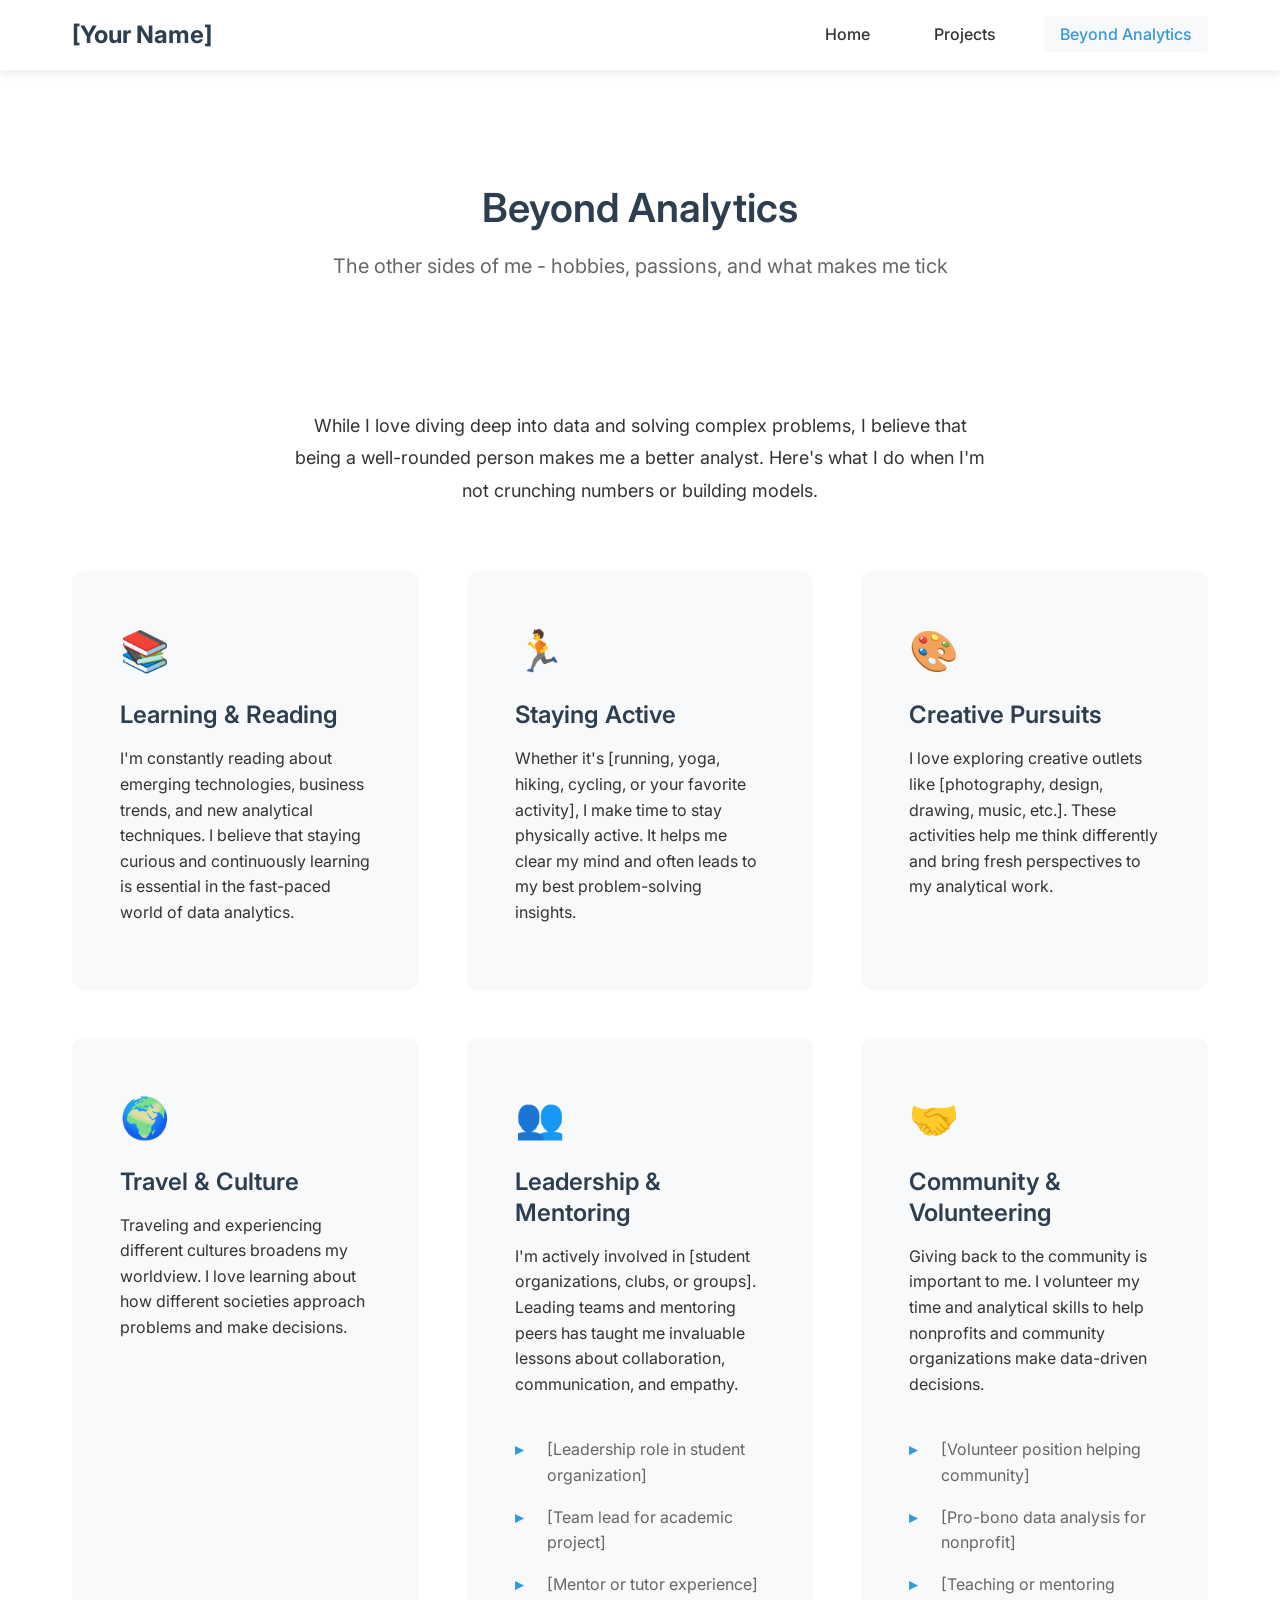
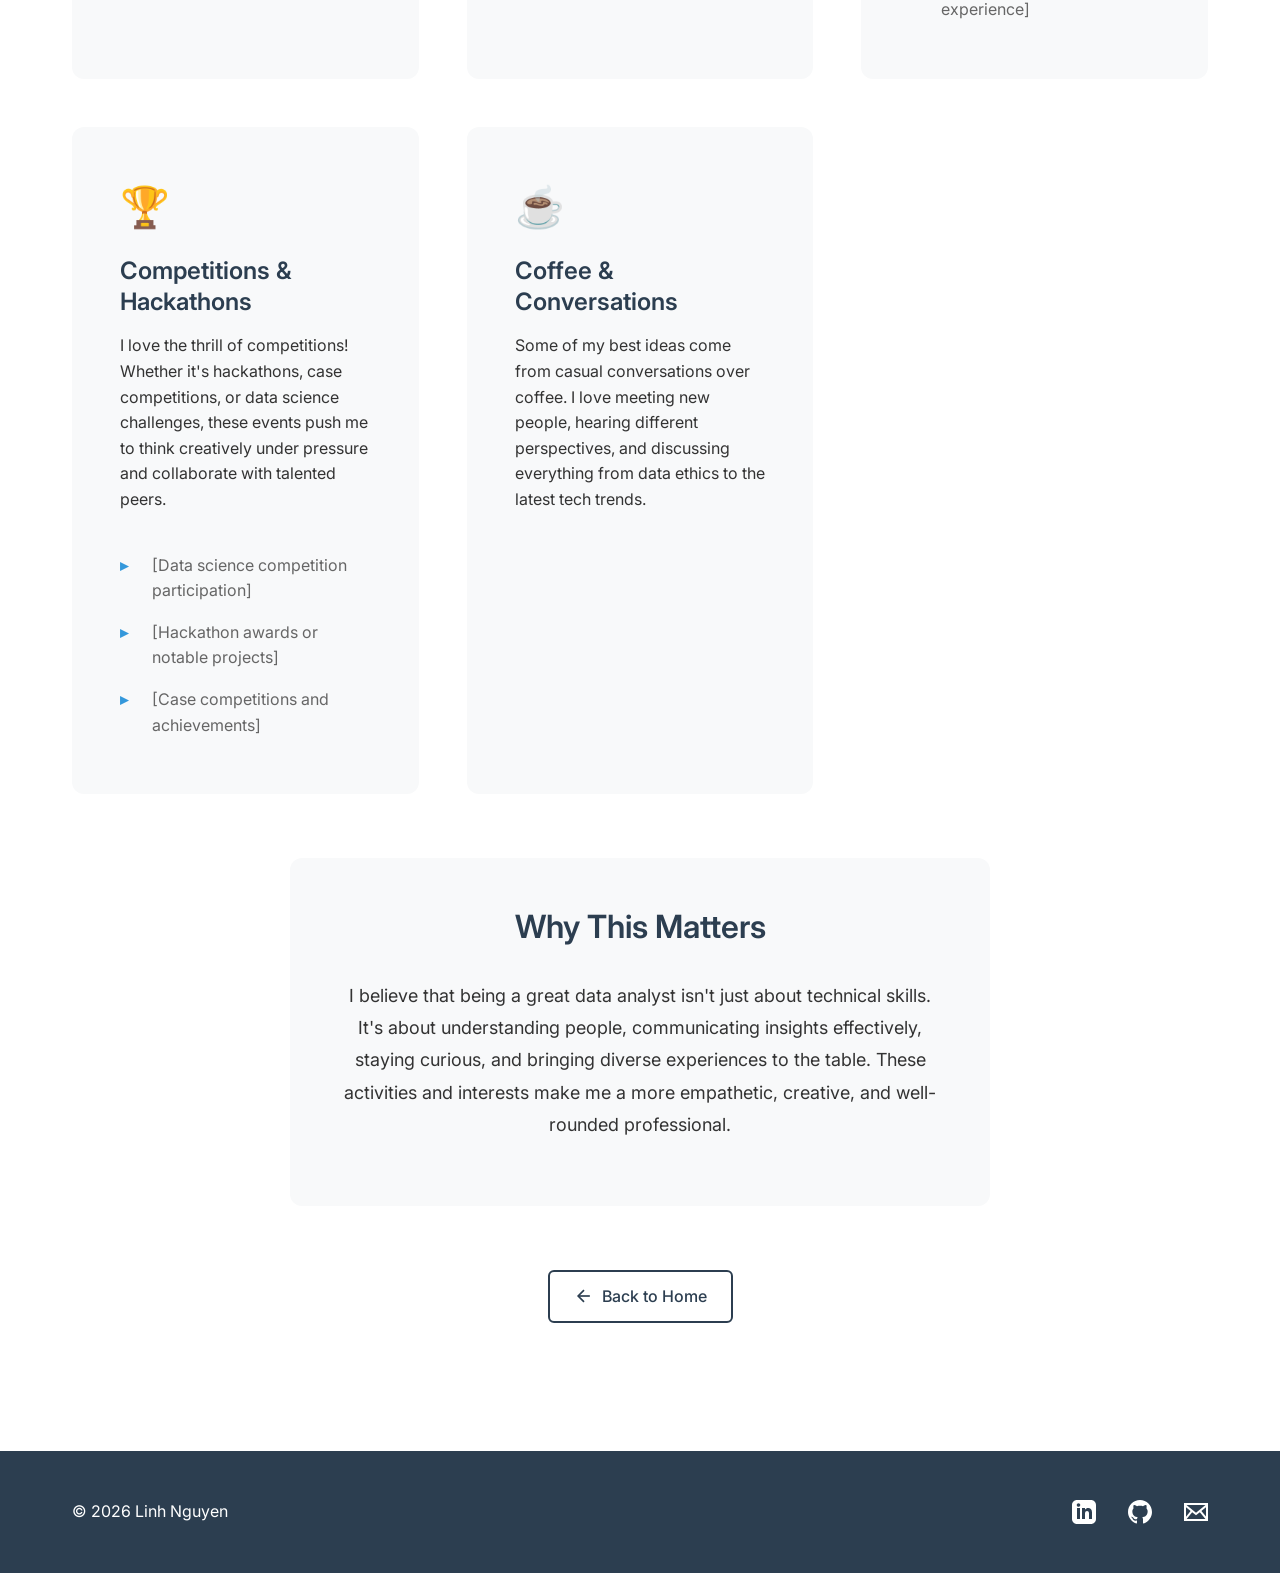
==== beyond.html @ 84d21729 "first commit" ====
<!DOCTYPE html>
<html lang="en">
<head>
    <meta charset="UTF-8">
    <meta name="viewport" content="width=device-width, initial-scale=1.0">
    <meta name="description" content="Beyond Analytics - [Your Name]'s interests, hobbies, and activities">
    <title>Beyond Analytics - Linh Nguyen</title>
    <link rel="icon" type="image/png" href="assets/images/icon.png">
    <link rel="stylesheet" href="css/main.css">
    <link rel="stylesheet" href="css/responsive.css">
    <link rel="preconnect" href="https://fonts.googleapis.com">
    <link rel="preconnect" href="https://fonts.gstatic.com" crossorigin>
    <link href="https://fonts.googleapis.com/css2?family=Inter:wght@300;400;500;600;700&display=swap" rel="stylesheet">
</head>
<body>
    <nav class="navbar" id="navbar">
        <div class="nav-container">
            <a href="index.html" class="nav-logo">[Your Name]</a>
            <button class="nav-toggle" id="navToggle" aria-label="Toggle navigation">
                <span></span>
                <span></span>
                <span></span>
            </button>
            <ul class="nav-menu" id="navMenu">
                <li><a href="index.html" class="nav-link">Home</a></li>
                <li><a href="projects.html" class="nav-link">Projects</a></li>
                <li><a href="beyond.html" class="nav-link active">Beyond Analytics</a></li>
            </ul>
        </div>
    </nav>

    <main class="page-content">
        <div class="container">
            <div class="page-header fade-in">
                <h1>Beyond Analytics</h1>
                <p class="page-subtitle">The other sides of me - hobbies, passions, and what makes me tick</p>
            </div>

            <section class="beyond-intro">
                <p class="beyond-description">
                    While I love diving deep into data and solving complex problems, I believe that being a well-rounded 
                    person makes me a better analyst. Here's what I do when I'm not crunching numbers or building models.
                </p>
            </section>

            <section class="beyond-content">
                <div class="beyond-grid">
                    <div class="beyond-card">
                        <div class="beyond-icon">📚</div>
                        <h3>Learning & Reading</h3>
                        <p>
                            I'm constantly reading about emerging technologies, business trends, and new analytical techniques. 
                            I believe that staying curious and continuously learning is essential in the fast-paced world of data analytics.
                        </p>
                    </div>

                    <div class="beyond-card">
                        <div class="beyond-icon">🏃</div>
                        <h3>Staying Active</h3>
                        <p>
                            Whether it's [running, yoga, hiking, cycling, or your favorite activity], I make time to stay physically 
                            active. It helps me clear my mind and often leads to my best problem-solving insights.
                        </p>
                    </div>

                    <div class="beyond-card">
                        <div class="beyond-icon">🎨</div>
                        <h3>Creative Pursuits</h3>
                        <p>
                            I love exploring creative outlets like [photography, design, drawing, music, etc.]. 
                            These activities help me think differently and bring fresh perspectives to my analytical work.
                        </p>
                    </div>

                    <div class="beyond-card">
                        <div class="beyond-icon">🌍</div>
                        <h3>Travel & Culture</h3>
                        <p>
                            Traveling and experiencing different cultures broadens my worldview. I love learning about 
                            how different societies approach problems and make decisions.
                        </p>
                    </div>

                    <div class="beyond-card">
                        <div class="beyond-icon">👥</div>
                        <h3>Leadership & Mentoring</h3>
                        <p>
                            I'm actively involved in [student organizations, clubs, or groups]. Leading teams and mentoring 
                            peers has taught me invaluable lessons about collaboration, communication, and empathy.
                        </p>
                        <ul class="beyond-list">
                            <li>[Leadership role in student organization]</li>
                            <li>[Team lead for academic project]</li>
                            <li>[Mentor or tutor experience]</li>
                        </ul>
                    </div>

                    <div class="beyond-card">
                        <div class="beyond-icon">🤝</div>
                        <h3>Community & Volunteering</h3>
                        <p>
                            Giving back to the community is important to me. I volunteer my time and analytical skills 
                            to help nonprofits and community organizations make data-driven decisions.
                        </p>
                        <ul class="beyond-list">
                            <li>[Volunteer position helping community]</li>
                            <li>[Pro-bono data analysis for nonprofit]</li>
                            <li>[Teaching or mentoring experience]</li>
                        </ul>
                    </div>

                    <div class="beyond-card">
                        <div class="beyond-icon">🏆</div>
                        <h3>Competitions & Hackathons</h3>
                        <p>
                            I love the thrill of competitions! Whether it's hackathons, case competitions, or data science 
                            challenges, these events push me to think creatively under pressure and collaborate with talented peers.
                        </p>
                        <ul class="beyond-list">
                            <li>[Data science competition participation]</li>
                            <li>[Hackathon awards or notable projects]</li>
                            <li>[Case competitions and achievements]</li>
                        </ul>
                    </div>

                    <div class="beyond-card">
                        <div class="beyond-icon">☕</div>
                        <h3>Coffee & Conversations</h3>
                        <p>
                            Some of my best ideas come from casual conversations over coffee. I love meeting new people, 
                            hearing different perspectives, and discussing everything from data ethics to the latest tech trends.
                        </p>
                    </div>
                </div>
            </section>

            <section class="why-matters">
                <h2>Why This Matters</h2>
                <p>
                    I believe that being a great data analyst isn't just about technical skills. It's about understanding 
                    people, communicating insights effectively, staying curious, and bringing diverse experiences to the table. 
                    These activities and interests make me a more empathetic, creative, and well-rounded professional.
                </p>
            </section>

            <div class="back-to-home">
                <a href="index.html" class="btn btn-secondary">
                    <svg width="20" height="20" viewBox="0 0 24 24" fill="none" stroke="currentColor" stroke-width="2">
                        <line x1="19" y1="12" x2="5" y2="12"></line>
                        <polyline points="12 19 5 12 12 5"></polyline>
                    </svg>
                    Back to Home
                </a>
            </div>
        </div>
    </main>

    <footer class="footer">
        <div class="container">
            <p>&copy; 2026 Linh Nguyen</p>
            <div class="social-links">
                <a href="https://linkedin.com/in/yourprofile" target="_blank" aria-label="LinkedIn">
                    <svg width="24" height="24" viewBox="0 0 24 24" fill="currentColor">
                        <path d="M19 0h-14c-2.761 0-5 2.239-5 5v14c0 2.761 2.239 5 5 5h14c2.762 0 5-2.239 5-5v-14c0-2.761-2.238-5-5-5zm-11 19h-3v-11h3v11zm-1.5-12.268c-.966 0-1.75-.79-1.75-1.764s.784-1.764 1.75-1.764 1.75.79 1.75 1.764-.783 1.764-1.75 1.764zm13.5 12.268h-3v-5.604c0-3.368-4-3.113-4 0v5.604h-3v-11h3v1.765c1.396-2.586 7-2.777 7 2.476v6.759z"/>
                    </svg>
                </a>
                <a href="https://github.com/chloenguyen0319" target="_blank" aria-label="GitHub">
                    <svg width="24" height="24" viewBox="0 0 24 24" fill="currentColor">
                        <path d="M12 0c-6.626 0-12 5.373-12 12 0 5.302 3.438 9.8 8.207 11.387.599.111.793-.261.793-.577v-2.234c-3.338.726-4.033-1.416-4.033-1.416-.546-1.387-1.333-1.756-1.333-1.756-1.089-.745.083-.729.083-.729 1.205.084 1.839 1.237 1.839 1.237 1.07 1.834 2.807 1.304 3.492.997.107-.775.418-1.305.762-1.604-2.665-.305-5.467-1.334-5.467-5.931 0-1.311.469-2.381 1.236-3.221-.124-.303-.535-1.524.117-3.176 0 0 1.008-.322 3.301 1.23.957-.266 1.983-.399 3.003-.404 1.02.005 2.047.138 3.006.404 2.291-1.552 3.297-1.23 3.297-1.23.653 1.653.242 2.874.118 3.176.77.84 1.235 1.911 1.235 3.221 0 4.609-2.807 5.624-5.479 5.921.43.372.823 1.102.823 2.222v3.293c0 .319.192.694.801.576 4.765-1.589 8.199-6.086 8.199-11.386 0-6.627-5.373-12-12-12z"/>
                    </svg>
                </a>
                <a href="mailto:your.email@example.com" aria-label="Email">
                    <svg width="24" height="24" viewBox="0 0 24 24" fill="currentColor">
                        <path d="M0 3v18h24v-18h-24zm6.623 7.929l-4.623 5.712v-9.458l4.623 3.746zm-4.141-5.929h19.035l-9.517 7.713-9.518-7.713zm5.694 7.188l3.824 3.099 3.83-3.104 5.612 6.817h-18.779l5.513-6.812zm9.208-1.264l4.616-3.741v9.348l-4.616-5.607z"/>
                    </svg>
                </a>
            </div>
        </div>
    </footer>

    <script src="js/main.js"></script>
</body>
</html>
---- css/main.css ----
/* ===================================
   CSS Variables & Global Styles
   =================================== */

:root {
    /* Color Palette */
    --primary-color: #2c3e50;
    --accent-color: #3498db;
    --text-color: #333333;
    --text-light: #666666;
    --bg-color: #ffffff;
    --bg-light: #f8f9fa;
    --border-color: #e0e0e0;
    --shadow: 0 2px 10px rgba(0, 0, 0, 0.1);
    --shadow-hover: 0 4px 20px rgba(0, 0, 0, 0.15);
    
    /* Typography */
    --font-primary: 'Inter', -apple-system, BlinkMacSystemFont, 'Segoe UI', Roboto, Helvetica, Arial, sans-serif;
    --font-size-base: 16px;
    --line-height-base: 1.6;
    
    /* Spacing */
    --spacing-xs: 0.5rem;
    --spacing-sm: 1rem;
    --spacing-md: 2rem;
    --spacing-lg: 3rem;
    --spacing-xl: 4rem;
    
    /* Container */
    --container-max-width: 1200px;
    
    /* Transitions */
    --transition-speed: 0.3s;
}

/* ===================================
   Reset & Base Styles
   =================================== */

* {
    margin: 0;
    padding: 0;
    box-sizing: border-box;
}

html {
    scroll-behavior: smooth;
    font-size: var(--font-size-base);
}

body {
    font-family: var(--font-primary);
    color: var(--text-color);
    background-color: var(--bg-color);
    line-height: var(--line-height-base);
    overflow-x: hidden;
}

h1, h2, h3, h4, h5, h6 {
    font-weight: 600;
    line-height: 1.3;
    margin-bottom: var(--spacing-sm);
}

h1 { font-size: 2.5rem; }
h2 { font-size: 2rem; }
h3 { font-size: 1.5rem; }
h4 { font-size: 1.25rem; }

p {
    margin-bottom: var(--spacing-sm);
}

a {
    color: var(--accent-color);
    text-decoration: none;
    transition: color var(--transition-speed);
}

a:hover {
    color: var(--primary-color);
}

ul {
    list-style: none;
}

img {
    max-width: 100%;
    height: auto;
    display: block;
}

/* ===================================
   Layout & Container
   =================================== */

.container {
    max-width: var(--container-max-width);
    margin: 0 auto;
    padding: 0 var(--spacing-md);
}

.page-content {
    min-height: calc(100vh - 80px);
    padding: var(--spacing-xl) 0;
}

/* ===================================
   Navigation Bar
   =================================== */

.navbar {
    background: var(--bg-color);
    box-shadow: var(--shadow);
    position: sticky;
    top: 0;
    z-index: 1000;
    transition: all var(--transition-speed);
}

.nav-container {
    max-width: var(--container-max-width);
    margin: 0 auto;
    padding: 0 var(--spacing-md);
    display: flex;
    justify-content: space-between;
    align-items: center;
    height: 70px;
}

.nav-logo {
    font-size: 1.5rem;
    font-weight: 700;
    color: var(--primary-color);
    transition: color var(--transition-speed);
}

.nav-logo:hover {
    color: var(--accent-color);
}

.nav-menu {
    display: flex;
    gap: var(--spacing-md);
    align-items: center;
}

.nav-link {
    color: var(--text-color);
    font-weight: 500;
    padding: var(--spacing-xs) var(--spacing-sm);
    border-radius: 4px;
    transition: all var(--transition-speed);
    position: relative;
}

.nav-link:hover {
    color: var(--accent-color);
    background: var(--bg-light);
}

.nav-link.active {
    color: var(--accent-color);
    background: var(--bg-light);
}

.nav-toggle {
    display: none;
    flex-direction: column;
    gap: 5px;
    background: none;
    border: none;
    cursor: pointer;
    padding: var(--spacing-xs);
}

.nav-toggle span {
    width: 25px;
    height: 3px;
    background: var(--primary-color);
    border-radius: 3px;
    transition: all var(--transition-speed);
}

/* ===================================
   Hero Section (Home Page)
   =================================== */

.hero {
    min-height: calc(100vh - 70px);
    display: flex;
    align-items: center;
    justify-content: center;
    text-align: center;
    padding: var(--spacing-xl) var(--spacing-md);
    background: linear-gradient(135deg, var(--bg-light) 0%, var(--bg-color) 100%);
}

.hero-content {
    max-width: 800px;
}

.hero-title {
    font-size: 3rem;
    margin-bottom: var(--spacing-md);
    color: var(--primary-color);
}

.hero-title .highlight {
    color: var(--accent-color);
    position: relative;
}

.hero-title .animated-gradient {
    background: linear-gradient(
        90deg,
        var(--accent-color),
        var(--primary-color),
        #9b59b6,
        var(--accent-color)
    );
    background-size: 300% 100%;
    -webkit-background-clip: text;
    -webkit-text-fill-color: transparent;
    background-clip: text;
    animation: gradientShift 4s ease infinite;
}

@keyframes gradientShift {
    0%, 100% {
        background-position: 0% 50%;
    }
    50% {
        background-position: 100% 50%;
    }
}

.hero-subtitle {
    font-size: 1.5rem;
    color: var(--text-light);
    margin-bottom: var(--spacing-md);
    font-weight: 500;
}

.hero-description {
    font-size: 1.125rem;
    color: var(--text-color);
    margin-bottom: var(--spacing-lg);
    line-height: 1.8;
}

.hero-buttons {
    display: flex;
    gap: var(--spacing-sm);
    justify-content: center;
    flex-wrap: wrap;
}

/* ===================================
   Buttons
   =================================== */

.btn {
    display: inline-flex;
    align-items: center;
    gap: var(--spacing-xs);
    padding: 12px 24px;
    font-size: 1rem;
    font-weight: 500;
    border-radius: 6px;
    border: 2px solid transparent;
    cursor: pointer;
    transition: all var(--transition-speed);
    text-align: center;
}

.btn-primary {
    background: var(--accent-color);
    color: white;
    border-color: var(--accent-color);
}

.btn-primary:hover {
    background: var(--primary-color);
    border-color: var(--primary-color);
    color: white;
    transform: translateY(-2px);
    box-shadow: var(--shadow-hover);
}

.btn-secondary {
    background: transparent;
    color: var(--primary-color);
    border-color: var(--primary-color);
}

.btn-secondary:hover {
    background: var(--primary-color);
    color: white;
    transform: translateY(-2px);
    box-shadow: var(--shadow-hover);
}

.btn-full {
    width: 100%;
    justify-content: center;
}

/* ===================================
   Quick Links Section
   =================================== */

.quick-links {
    padding: var(--spacing-xl) 0;
    background: var(--bg-color);
}

.section-title {
    text-align: center;
    font-size: 2rem;
    margin-bottom: var(--spacing-lg);
    color: var(--primary-color);
}

.cards-grid {
    display: grid;
    grid-template-columns: repeat(auto-fit, minmax(250px, 1fr));
    gap: var(--spacing-md);
    margin-top: var(--spacing-lg);
}

.quick-card {
    background: var(--bg-light);
    padding: var(--spacing-lg);
    border-radius: 12px;
    text-align: center;
    transition: all var(--transition-speed);
    cursor: pointer;
    border: 2px solid transparent;
}

.quick-card:hover {
    transform: translateY(-5px);
    box-shadow: var(--shadow-hover);
    border-color: var(--accent-color);
}

.card-icon {
    font-size: 3rem;
    margin-bottom: var(--spacing-sm);
}

.quick-card h3 {
    color: var(--primary-color);
    margin-bottom: var(--spacing-sm);
}

.quick-card p {
    color: var(--text-light);
    margin-bottom: 0;
}

/* ===================================
   Page Header
   =================================== */

.page-header {
    text-align: center;
    margin-bottom: var(--spacing-xl);
    padding: var(--spacing-lg) 0;
}

.page-header h1 {
    font-size: 2.5rem;
    color: var(--primary-color);
    margin-bottom: var(--spacing-sm);
}

.page-subtitle {
    font-size: 1.25rem;
    color: var(--text-light);
    font-weight: 400;
}

/* ===================================
   About Page Styles
   =================================== */

.about-section {
    margin-bottom: var(--spacing-xl);
}

.about-grid {
    display: grid;
    grid-template-columns: 1fr 2fr;
    gap: var(--spacing-lg);
    align-items: start;
}

.about-image {
    text-align: center;
}

.image-placeholder {
    background: transparent;
    border-radius: 50%;
    padding: 0;
    display: flex;
    flex-direction: column;
    align-items: center;
    justify-content: center;
    width: 250px;
    height: 250px;
    margin: 0 auto;
    margin-bottom: 0;
    overflow: hidden;
}

.image-placeholder img {
    width: 100%;
    height: 100%;
    border-radius: 50%;
    object-fit: cover;
}

.image-note {
    margin-top: var(--spacing-sm);
    margin-bottom: 0;
    color: var(--text-light);
    font-size: 0.875rem;
    font-style: italic;
}

.about-content h2 {
    color: var(--primary-color);
    margin-bottom: var(--spacing-md);
}

.about-content p {
    line-height: 1.8;
    margin-bottom: var(--spacing-md);
}

.values-section,
.interests-section {
    margin-bottom: var(--spacing-xl);
}

.values-section h2,
.interests-section h2 {
    text-align: center;
    color: var(--primary-color);
    margin-bottom: var(--spacing-lg);
}

.values-grid {
    display: grid;
    grid-template-columns: repeat(auto-fit, minmax(250px, 1fr));
    gap: var(--spacing-md);
}

.value-card {
    background: var(--bg-light);
    padding: var(--spacing-lg);
    border-radius: 12px;
    text-align: center;
    transition: all var(--transition-speed);
}

.value-card:hover {
    transform: translateY(-5px);
    box-shadow: var(--shadow-hover);
}

.value-icon {
    font-size: 2.5rem;
    margin-bottom: var(--spacing-sm);
}

.value-card h3 {
    color: var(--primary-color);
    margin-bottom: var(--spacing-sm);
}

/* ===================================
   Beyond Analytics Page
   ===================================*/

.beyond-intro {
    text-align: center;
    margin-bottom: var(--spacing-xl);
}

.beyond-description {
    font-size: 1.125rem;
    color: var(--text-color);
    max-width: 700px;
    margin: 0 auto;
    line-height: 1.8;
}

.beyond-content {
    margin: var(--spacing-xl) 0;
}

.beyond-grid {
    display: grid;
    grid-template-columns: repeat(auto-fit, minmax(300px, 1fr));
    gap: var(--spacing-lg);
}

.beyond-card {
    background: var(--bg-light);
    padding: var(--spacing-lg);
    border-radius: 12px;
    transition: all var(--transition-speed);
}

.beyond-card:hover {
    transform: translateY(-5px);
    box-shadow: var(--shadow-hover);
}

.beyond-icon {
    font-size: 2.5rem;
    margin-bottom: var(--spacing-sm);
}

.beyond-card h3 {
    color: var(--primary-color);
    margin-bottom: var(--spacing-sm);
}

.beyond-card p {
    color: var(--text-color);
    line-height: 1.6;
    margin-bottom: var(--spacing-sm);
}

.beyond-list {
    list-style: none;
    margin-top: var(--spacing-md);
}

.beyond-list li {
    padding: var(--spacing-xs) 0;
    padding-left: var(--spacing-md);
    position: relative;
    color: var(--text-light);
}

.beyond-list li::before {
    content: '▸';
    position: absolute;
    left: 0;
    color: var(--accent-color);
    font-weight: bold;
}

.why-matters {
    text-align: center;
    max-width: 700px;
    margin: var(--spacing-xl) auto;
    padding: var(--spacing-lg);
    background: var(--bg-light);
    border-radius: 12px;
}

.why-matters h2 {
    color: var(--primary-color);
    margin-bottom: var(--spacing-md);
}

.why-matters p {
    font-size: 1.125rem;
    line-height: 1.8;
    color: var(--text-color);
}

/* ===================================
   Education Page - Timeline
   =================================== */

.timeline {
    position: relative;
    padding-left: 40px;
    margin-bottom: var(--spacing-xl);
}

.timeline::before {
    content: '';
    position: absolute;
    left: 0;
    top: 0;
    bottom: 0;
    width: 3px;
    background: var(--accent-color);
}

.timeline-item {
    position: relative;
    margin-bottom: var(--spacing-xl);
}

.timeline-marker {
    position: absolute;
    left: -47px;
    top: 0;
    width: 16px;
    height: 16px;
    border-radius: 50%;
    background: var(--accent-color);
    border: 4px solid var(--bg-color);
    box-shadow: 0 0 0 3px var(--accent-color);
}

.timeline-content {
    background: var(--bg-light);
    padding: var(--spacing-lg);
    border-radius: 12px;
    box-shadow: var(--shadow);
}

.timeline-date {
    color: var(--accent-color);
    font-weight: 600;
    margin-bottom: var(--spacing-sm);
}

.timeline-content h2 {
    color: var(--primary-color);
    margin-bottom: var(--spacing-xs);
}

.timeline-content h3 {
    color: var(--text-color);
    font-weight: 500;
    margin-bottom: var(--spacing-xs);
}

.timeline-location,
.timeline-gpa {
    color: var(--text-light);
    font-size: 0.9rem;
    margin-bottom: var(--spacing-xs);
}

.timeline-description {
    margin: var(--spacing-md) 0;
}

.coursework-section {
    margin-top: var(--spacing-md);
}

.coursework-section h4 {
    color: var(--primary-color);
    margin-bottom: var(--spacing-sm);
}

.courses-grid {
    display: flex;
    flex-wrap: wrap;
    gap: var(--spacing-xs);
}

.course-badge {
    background: white;
    color: var(--text-color);
    padding: 6px 12px;
    border-radius: 20px;
    font-size: 0.875rem;
    border: 1px solid var(--border-color);
}

.achievements {
    margin-top: var(--spacing-md);
}

.achievements h4 {
    color: var(--primary-color);
    margin-bottom: var(--spacing-sm);
}

.achievements ul {
    list-style: disc;
    padding-left: var(--spacing-md);
}

.achievements li {
    margin-bottom: var(--spacing-xs);
}

/* ===================================
   Skills Section
   =================================== */

.skills-section {
    margin-bottom: var(--spacing-xl);
}

.skills-section h2 {
    text-align: center;
    color: var(--primary-color);
    margin-bottom: var(--spacing-lg);
}

.skills-category {
    margin-bottom: var(--spacing-lg);
}

.skills-category h3 {
    color: var(--primary-color);
    margin-bottom: var(--spacing-md);
}

.skills-list {
    display: flex;
    flex-direction: column;
    gap: var(--spacing-md);
}

.skill-item {
    background: var(--bg-light);
    padding: var(--spacing-md);
    border-radius: 8px;
}

.skill-name {
    display: block;
    font-weight: 500;
    margin-bottom: var(--spacing-xs);
    color: var(--text-color);
}

.skill-bar {
    height: 8px;
    background: var(--border-color);
    border-radius: 4px;
    overflow: hidden;
}

.skill-level {
    height: 100%;
    background: linear-gradient(90deg, var(--accent-color), var(--primary-color));
    border-radius: 4px;
    transition: width 1s ease-in-out;
}

/* ===================================
   Certifications
   =================================== */

.certifications-section {
    margin-bottom: var(--spacing-xl);
}

.certifications-section h2 {
    text-align: center;
    color: var(--primary-color);
    margin-bottom: var(--spacing-lg);
}

.certifications-grid {
    display: grid;
    grid-template-columns: repeat(auto-fit, minmax(300px, 1fr));
    gap: var(--spacing-md);
}

.cert-card {
    background: var(--bg-light);
    padding: var(--spacing-lg);
    border-radius: 12px;
    text-align: center;
    transition: all var(--transition-speed);
}

.cert-card:hover {
    transform: translateY(-5px);
    box-shadow: var(--shadow-hover);
}

.cert-card h3 {
    color: var(--primary-color);
    margin-bottom: var(--spacing-sm);
}

.cert-issuer {
    color: var(--text-light);
    margin-bottom: var(--spacing-xs);
}

.cert-date {
    color: var(--accent-color);
    font-weight: 500;
}

.add-cert {
    border: 2px dashed var(--border-color);
    display: flex;
    align-items: center;
    justify-content: center;
}

.add-cert p {
    color: var(--text-light);
    font-style: italic;
    margin: 0;
}

/* ===================================
   Experience Page
   =================================== */

.experience-list {
    margin-bottom: var(--spacing-xl);
}

.experience-card {
    background: var(--bg-light);
    border-radius: 12px;
    padding: var(--spacing-lg);
    margin-bottom: var(--spacing-lg);
    box-shadow: var(--shadow);
    transition: all var(--transition-speed);
}

.experience-card:hover {
    box-shadow: var(--shadow-hover);
    transform: translateY(-2px);
}

.experience-header {
    display: flex;
    gap: var(--spacing-md);
    margin-bottom: var(--spacing-md);
}

.company-logo {
    flex-shrink: 0;
}

.logo-placeholder {
    width: 80px;
    height: 80px;
    background: white;
    border-radius: 8px;
    display: flex;
    align-items: center;
    justify-content: center;
    border: 2px solid var(--border-color);
    font-weight: 600;
    color: var(--text-light);
}

.experience-details h2 {
    color: var(--primary-color);
    margin-bottom: var(--spacing-xs);
}

.experience-details h3 {
    color: var(--text-color);
    font-weight: 500;
    margin-bottom: var(--spacing-xs);
}

.experience-meta {
    display: flex;
    gap: var(--spacing-md);
    flex-wrap: wrap;
    color: var(--text-light);
    font-size: 0.9rem;
}

.experience-content ul.achievements {
    list-style: disc;
    padding-left: var(--spacing-md);
    margin-bottom: var(--spacing-md);
}

.experience-content ul.achievements li {
    margin-bottom: var(--spacing-sm);
    line-height: 1.6;
}

.skills-used {
    display: flex;
    flex-wrap: wrap;
    gap: var(--spacing-xs);
}

.skill-tag {
    background: white;
    color: var(--accent-color);
    padding: 6px 12px;
    border-radius: 20px;
    font-size: 0.875rem;
    border: 1px solid var(--accent-color);
    font-weight: 500;
}

.add-experience-note {
    background: #fff3cd;
    border-left: 4px solid #ffc107;
    padding: var(--spacing-md);
    border-radius: 4px;
    margin-top: var(--spacing-md);
}

.add-experience-note p {
    margin: 0;
    color: #856404;
}

.additional-experience {
    margin-top: var(--spacing-xl);
}

.additional-experience h2 {
    text-align: center;
    color: var(--primary-color);
    margin-bottom: var(--spacing-lg);
}

.additional-grid {
    display: grid;
    grid-template-columns: repeat(auto-fit, minmax(300px, 1fr));
    gap: var(--spacing-md);
}

.additional-card {
    background: var(--bg-light);
    padding: var(--spacing-lg);
    border-radius: 12px;
}

.additional-card h3 {
    color: var(--primary-color);
    margin-bottom: var(--spacing-md);
}

.additional-card ul {
    list-style: disc;
    padding-left: var(--spacing-md);
}

.additional-card li {
    margin-bottom: var(--spacing-xs);
    color: var(--text-light);
}

/* ===================================
   Projects Page
   =================================== */

.filter-buttons {
    display: flex;
    justify-content: center;
    gap: var(--spacing-sm);
    flex-wrap: wrap;
    margin-bottom: var(--spacing-lg);
}

.filter-btn {
    padding: 10px 20px;
    background: var(--bg-light);
    border: 2px solid var(--border-color);
    border-radius: 6px;
    cursor: pointer;
    font-weight: 500;
    transition: all var(--transition-speed);
    color: var(--text-color);
}

.filter-btn:hover {
    border-color: var(--accent-color);
    color: var(--accent-color);
}

.filter-btn.active {
    background: var(--accent-color);
    color: white;
    border-color: var(--accent-color);
}

.projects-grid {
    display: grid;
    grid-template-columns: repeat(auto-fill, minmax(350px, 1fr));
    gap: var(--spacing-lg);
}

.project-card {
    background: var(--bg-light);
    border-radius: 12px;
    overflow: hidden;
    box-shadow: var(--shadow);
    transition: all var(--transition-speed);
    display: flex;
    flex-direction: column;
}

.project-card:hover {
    transform: translateY(-5px);
    box-shadow: var(--shadow-hover);
}

.project-image .image-placeholder {
    background: linear-gradient(135deg, var(--accent-color), var(--primary-color));
    height: 200px;
    display: flex;
    align-items: center;
    justify-content: center;
    font-size: 4rem;
    border-radius: 0;
}

.project-content {
    padding: var(--spacing-lg);
    flex: 1;
    display: flex;
    flex-direction: column;
}

.project-content h3 {
    color: var(--primary-color);
    margin-bottom: var(--spacing-sm);
}

.project-description {
    color: var(--text-color);
    line-height: 1.6;
    margin-bottom: var(--spacing-md);
    flex: 1;
}

.project-tech {
    display: flex;
    flex-wrap: wrap;
    gap: var(--spacing-xs);
    margin-bottom: var(--spacing-md);
}

.tech-tag {
    background: white;
    color: var(--primary-color);
    padding: 4px 10px;
    border-radius: 4px;
    font-size: 0.8rem;
    border: 1px solid var(--border-color);
}

.project-metrics {
    display: flex;
    gap: var(--spacing-md);
    margin-bottom: var(--spacing-md);
    padding: var(--spacing-sm) 0;
    border-top: 1px solid var(--border-color);
    border-bottom: 1px solid var(--border-color);
}

.metric {
    flex: 1;
    text-align: center;
}

.metric-value {
    display: block;
    font-size: 1.5rem;
    font-weight: 700;
    color: var(--accent-color);
}

.metric-label {
    display: block;
    font-size: 0.75rem;
    color: var(--text-light);
    text-transform: uppercase;
}

.project-links {
    display: flex;
    gap: var(--spacing-sm);
    flex-wrap: wrap;
}

.project-link {
    display: inline-flex;
    align-items: center;
    gap: 6px;
    padding: 8px 16px;
    background: var(--accent-color);
    color: white;
    border-radius: 6px;
    font-size: 0.9rem;
    font-weight: 500;
    transition: all var(--transition-speed);
}

.project-link:hover {
    background: var(--primary-color);
    color: white;
    transform: translateY(-2px);
}

/* ===================================
   Social Icons (Under Profile Picture)
   ===================================*/

.about-image .social-icons-row {
    display: flex;
    justify-content: center;
    gap: var(--spacing-md);
    align-items: center;
    margin-top: var(--spacing-md);
}

.about-image .social-icon {
    color: var(--text-color);
    transition: all var(--transition-speed);
    display: flex;
    align-items: center;
    justify-content: center;
    height: 36px;
    width: 36px;
}

.about-image .social-icon.icon-large {
    height: 42px;
    width: 42px;
}

.about-image .social-icon:hover {
    color: var(--accent-color);
    transform: translateY(-3px);
}

.about-image .social-icon svg {
    width: 100%;
    height: 100%;
}

/* ===================================
   Contact Page
   =================================== */

.contact-section {
    margin-bottom: var(--spacing-xl);
}

.contact-grid {
    display: grid;
    grid-template-columns: 1fr 1fr;
    gap: var(--spacing-xl);
}

.contact-info h2,
.contact-form-wrapper h2 {
    color: var(--primary-color);
    margin-bottom: var(--spacing-md);
}

.contact-methods {
    margin: var(--spacing-lg) 0;
}

.contact-method {
    display: flex;
    gap: var(--spacing-md);
    margin-bottom: var(--spacing-lg);
}

.method-icon {
    font-size: 2rem;
    flex-shrink: 0;
}

.method-content h3 {
    color: var(--primary-color);
    margin-bottom: var(--spacing-xs);
    font-size: 1rem;
}

.method-content a {
    color: var(--accent-color);
    word-break: break-all;
}

.resume-download {
    margin: var(--spacing-lg) 0;
}

.social-connect {
    margin-top: var(--spacing-lg);
}

.social-connect h3 {
    color: var(--primary-color);
    margin-bottom: var(--spacing-md);
}

.social-icons-large {
    display: flex;
    gap: var(--spacing-md);
}

.social-icon-large {
    width: 50px;
    height: 50px;
    display: flex;
    align-items: center;
    justify-content: center;
    background: var(--bg-light);
    border-radius: 50%;
    color: var(--primary-color);
    transition: all var(--transition-speed);
}

.social-icon-large:hover {
    background: var(--accent-color);
    color: white;
    transform: scale(1.1);
}

.contact-form {
    background: var(--bg-light);
    padding: var(--spacing-lg);
    border-radius: 12px;
}

.form-group {
    margin-bottom: var(--spacing-md);
}

.form-group label {
    display: block;
    margin-bottom: var(--spacing-xs);
    font-weight: 500;
    color: var(--text-color);
}

.form-group input,
.form-group textarea {
    width: 100%;
    padding: 12px;
    border: 2px solid var(--border-color);
    border-radius: 6px;
    font-family: var(--font-primary);
    font-size: 1rem;
    transition: border-color var(--transition-speed);
}

.form-group input:focus,
.form-group textarea:focus {
    outline: none;
    border-color: var(--accent-color);
}

.form-group textarea {
    resize: vertical;
    min-height: 120px;
}

.form-note {
    margin-top: var(--spacing-md);
    padding: var(--spacing-sm);
    background: #e7f3ff;
    border-left: 4px solid var(--accent-color);
    border-radius: 4px;
}

.form-note p {
    margin: 0;
    font-size: 0.9rem;
    color: var(--text-color);
}

.availability-section {
    margin-top: var(--spacing-xl);
}

.availability-card {
    background: linear-gradient(135deg, var(--accent-color), var(--primary-color));
    color: white;
    padding: var(--spacing-lg);
    border-radius: 12px;
    text-align: center;
}

.availability-card h2 {
    color: white;
    margin-bottom: var(--spacing-md);
}

.availability-card p {
    font-size: 1.125rem;
    margin-bottom: var(--spacing-md);
}

.interest-list {
    list-style: none;
    text-align: left;
    max-width: 600px;
    margin: var(--spacing-md) auto;
}

.interest-list li {
    padding: var(--spacing-xs) 0;
    padding-left: var(--spacing-md);
    position: relative;
}

.interest-list li::before {
    content: '✓';
    position: absolute;
    left: 0;
    font-weight: bold;
}

/* ===================================
   Footer
   =================================== */

.footer {
    background: var(--primary-color);
    color: white;
    padding: var(--spacing-lg) 0;
    margin-top: var(--spacing-xl);
}

.footer .container {
    display: flex;
    justify-content: space-between;
    align-items: center;
    flex-wrap: wrap;
    gap: var(--spacing-md);
}

.footer p {
    margin: 0;
}

.social-links {
    display: flex;
    gap: var(--spacing-md);
}

.social-links a {
    color: white;
    transition: all var(--transition-speed);
    display: flex;
    align-items: center;
}

.social-links a:hover {
    color: var(--accent-color);
    transform: translateY(-2px);
}

/* ===================================
   Animations
   =================================== */

.fade-in {
    animation: fadeIn 0.8s ease-in;
}

@keyframes fadeIn {
    from {
        opacity: 0;
        transform: translateY(20px);
    }
    to {
        opacity: 1;
        transform: translateY(0);
    }
}

/* ===================================
   Single Page Sections
   =================================== */

.section {
    padding: var(--spacing-xl) 0;
    scroll-margin-top: 70px;
}

.section:nth-child(even) {
    background: var(--bg-light);
}

.section-header {
    text-align: center;
    margin-bottom: var(--spacing-lg);
}

.section-title {
    font-size: 2.5rem;
    color: var(--primary-color);
    margin-bottom: var(--spacing-sm);
}

.title-underline {
    width: 80px;
    height: 4px;
    background: var(--accent-color);
    margin: 0 auto var(--spacing-md);
    border-radius: 2px;
}

.section-subtitle {
    font-size: 1.125rem;
    color: var(--text-light);
    max-width: 600px;
    margin: 0 auto;
}

.subsection-title {
    text-align: center;
    font-size: 1.75rem;
    color: var(--primary-color);
    margin: var(--spacing-xl) 0 var(--spacing-lg);
}

/* Smooth scrolling active link highlighting */
.nav-link {
    position: relative;
}

/* Back to home button */
.back-to-home {
    text-align: center;
    margin-top: var(--spacing-xl);
}

/* ===================================
   Utility Classes
   =================================== */

.hidden {
    display: none !important;
}

.text-center {
    text-align: center;
}

.mt-1 { margin-top: var(--spacing-sm); }
.mt-2 { margin-top: var(--spacing-md); }
.mt-3 { margin-top: var(--spacing-lg); }

.mb-1 { margin-bottom: var(--spacing-sm); }
.mb-2 { margin-bottom: var(--spacing-md); }
.mb-3 { margin-bottom: var(--spacing-lg); }
---- css/responsive.css ----
/* ===================================
   Responsive Styles
   Mobile-First Approach
   =================================== */

/* ===================================
   Tablet Styles (768px - 1024px)
   =================================== */

@media (max-width: 1024px) {
    :root {
        --spacing-xl: 3rem;
        --spacing-lg: 2rem;
    }

    .container {
        padding: 0 var(--spacing-sm);
    }

    h1 { font-size: 2rem; }
    h2 { font-size: 1.75rem; }
    h3 { font-size: 1.3rem; }

    .hero-title {
        font-size: 2.5rem;
    }

    .hero-subtitle {
        font-size: 1.25rem;
    }

    .about-grid {
        grid-template-columns: 1fr;
        gap: var(--spacing-md);
    }

    .contact-grid {
        grid-template-columns: 1fr;
    }

    .projects-grid {
        grid-template-columns: repeat(auto-fill, minmax(300px, 1fr));
    }
}

/* ===================================
   Mobile Styles (< 768px)
   =================================== */

@media (max-width: 768px) {
    :root {
        --font-size-base: 15px;
        --spacing-sm: 0.75rem;
        --spacing-md: 1.5rem;
        --spacing-lg: 2rem;
        --spacing-xl: 2.5rem;
    }

    /* Navigation */
    .nav-container {
        height: 60px;
    }

    .nav-toggle {
        display: flex;
    }

    .nav-menu {
        position: fixed;
        top: 60px;
        left: -100%;
        width: 100%;
        height: calc(100vh - 60px);
        background: var(--bg-color);
        flex-direction: column;
        justify-content: flex-start;
        padding: var(--spacing-md);
        gap: 0;
        transition: left var(--transition-speed);
        box-shadow: var(--shadow);
    }

    .nav-menu.active {
        left: 0;
    }

    .nav-menu li {
        width: 100%;
    }

    .nav-link {
        display: block;
        width: 100%;
        padding: var(--spacing-sm);
        text-align: center;
        border-bottom: 1px solid var(--border-color);
    }

    .nav-toggle.active span:nth-child(1) {
        transform: rotate(45deg) translate(7px, 7px);
    }

    .nav-toggle.active span:nth-child(2) {
        opacity: 0;
    }

    .nav-toggle.active span:nth-child(3) {
        transform: rotate(-45deg) translate(6px, -6px);
    }

    /* Typography */
    h1 { font-size: 1.75rem; }
    h2 { font-size: 1.5rem; }
    h3 { font-size: 1.2rem; }
    h4 { font-size: 1rem; }

    /* Hero Section */
    .hero {
        min-height: calc(100vh - 60px);
        padding: var(--spacing-lg) var(--spacing-sm);
    }

    .hero-title {
        font-size: 1.75rem;
    }

    .hero-subtitle {
        font-size: 1rem;
    }

    .hero-description {
        font-size: 1rem;
    }

    .hero-buttons {
        flex-direction: column;
        width: 100%;
    }

    .hero-buttons .btn {
        width: 100%;
        justify-content: center;
    }

    /* Page Header */
    .page-header h1 {
        font-size: 2rem;
    }

    .page-subtitle {
        font-size: 1rem;
    }

    /* Cards Grid */
    .cards-grid {
        grid-template-columns: 1fr;
    }

    .quick-card {
        padding: var(--spacing-md);
    }

    /* About Page */
    .about-grid {
        grid-template-columns: 1fr;
    }

    .image-placeholder {
        min-height: 250px;
    }

    .values-grid {
        grid-template-columns: 1fr;
    }

    /* Timeline */
    .timeline {
        padding-left: 25px;
    }

    .timeline-marker {
        left: -32px;
        width: 12px;
        height: 12px;
    }

    .timeline-content {
        padding: var(--spacing-md);
    }

    /* Skills */
    .courses-grid {
        gap: 6px;
    }

    .course-badge {
        font-size: 0.8rem;
        padding: 4px 8px;
    }

    /* Experience */
    .experience-header {
        flex-direction: column;
        align-items: flex-start;
    }

    .logo-placeholder {
        width: 60px;
        height: 60px;
    }

    .experience-meta {
        flex-direction: column;
        gap: var(--spacing-xs);
    }

    .additional-grid {
        grid-template-columns: 1fr;
    }

    /* Projects */
    .filter-buttons {
        gap: 6px;
    }

    .filter-btn {
        padding: 8px 12px;
        font-size: 0.875rem;
    }

    .projects-grid {
        grid-template-columns: 1fr;
    }

    .project-image .image-placeholder {
        height: 150px;
        font-size: 3rem;
    }

    .project-content {
        padding: var(--spacing-md);
    }

    .project-metrics {
        flex-direction: column;
    }

    .metric {
        border-bottom: 1px solid var(--border-color);
        padding: var(--spacing-xs) 0;
    }

    .metric:last-child {
        border-bottom: none;
    }

    /* Social Icons Under Profile */
    .about-image .social-icons-row {
        margin-top: var(--spacing-md);
        gap: var(--spacing-md);
    }

    .about-image .social-icon {
        height: 32px;
        width: 32px;
    }

    .about-image .social-icon.icon-large {
        height: 38px;
        width: 38px;
    }

    .about-image .social-icon svg {
        width: 100%;
        height: 100%;
    }

    /* Beyond Analytics Page */
    .beyond-grid {
        grid-template-columns: 1fr;
    }

    .beyond-description {
        font-size: 1rem;
    }

    /* Footer */
    .footer .container {
        flex-direction: column;
        text-align: center;
    }

    .footer p {
        order: 2;
    }

    .social-links {
        order: 1;
        margin-bottom: var(--spacing-sm);
    }

    /* Certifications */
    .certifications-grid {
        grid-template-columns: 1fr;
    }

    /* Page Content */
    .page-content {
        padding: var(--spacing-lg) 0;
    }
}

/* ===================================
   Small Mobile Styles (< 480px)
   =================================== */

@media (max-width: 480px) {
    :root {
        --font-size-base: 14px;
        --spacing-xs: 0.375rem;
        --spacing-sm: 0.625rem;
        --spacing-md: 1.25rem;
        --spacing-lg: 1.75rem;
        --spacing-xl: 2rem;
    }

    .hero-title {
        font-size: 1.5rem;
    }

    .hero-subtitle {
        font-size: 0.9rem;
    }

    .btn {
        padding: 10px 16px;
        font-size: 0.9rem;
    }

    .card-icon {
        font-size: 2.5rem;
    }

    .value-icon {
        font-size: 2rem;
    }

    .timeline-content {
        padding: var(--spacing-sm);
    }

    .skills-list {
        gap: var(--spacing-sm);
    }

    .skill-item {
        padding: var(--spacing-sm);
    }

    .experience-card {
        padding: var(--spacing-md);
    }

    .project-links {
        flex-direction: column;
    }

    .project-link {
        justify-content: center;
        width: 100%;
    }

    .form-group input,
    .form-group textarea {
        padding: 10px;
        font-size: 0.9rem;
    }

    .page-header {
        padding: var(--spacing-md) 0;
    }

    .page-header h1 {
        font-size: 1.75rem;
    }
}

/* ===================================
   Landscape Orientation (Mobile)
   =================================== */

@media (max-height: 500px) and (orientation: landscape) {
    .hero {
        min-height: auto;
        padding: var(--spacing-md) var(--spacing-sm);
    }

    .nav-menu {
        height: calc(100vh - 60px);
        overflow-y: auto;
    }
}

/* ===================================
   Print Styles
   =================================== */

@media print {
    .navbar,
    .nav-toggle,
    .footer,
    .hero-buttons,
    .contact-form,
    .filter-buttons {
        display: none;
    }

    body {
        font-size: 12pt;
        line-height: 1.5;
    }

    .page-content {
        padding: 0;
    }

    .project-card,
    .experience-card,
    .timeline-item {
        page-break-inside: avoid;
    }

    a {
        color: var(--text-color);
        text-decoration: underline;
    }
}

/* ===================================
   Accessibility Enhancements
   =================================== */

/* Focus Styles for Keyboard Navigation */
a:focus,
button:focus,
input:focus,
textarea:focus {
    outline: 3px solid var(--accent-color);
    outline-offset: 2px;
}

/* Reduced Motion for Users with Motion Sensitivity */
@media (prefers-reduced-motion: reduce) {
    *,
    *::before,
    *::after {
        animation-duration: 0.01ms !important;
        animation-iteration-count: 1 !important;
        transition-duration: 0.01ms !important;
        scroll-behavior: auto !important;
    }
}

/* High Contrast Mode Support */
@media (prefers-contrast: high) {
    :root {
        --primary-color: #000000;
        --accent-color: #0000ff;
        --text-color: #000000;
        --bg-color: #ffffff;
        --border-color: #000000;
    }

    .btn,
    .nav-link,
    .project-card,
    .experience-card {
        border: 2px solid var(--text-color);
    }
}

/* Dark Mode Support (Optional - can be enabled later) */
@media (prefers-color-scheme: dark) {
    /* Uncomment to enable dark mode
    :root {
        --primary-color: #ecf0f1;
        --accent-color: #3498db;
        --text-color: #ecf0f1;
        --text-light: #bdc3c7;
        --bg-color: #1a1a1a;
        --bg-light: #2c3e50;
        --border-color: #34495e;
        --shadow: 0 2px 10px rgba(0, 0, 0, 0.3);
    }
    */
}

/* ===================================
   Performance Optimizations
   =================================== */

/* Improve scrolling performance */
.project-card,
.experience-card,
.quick-card,
.value-card {
    will-change: transform;
}

/* Optimize animations */
@media (min-width: 769px) {
    .fade-in {
        will-change: opacity, transform;
    }
}
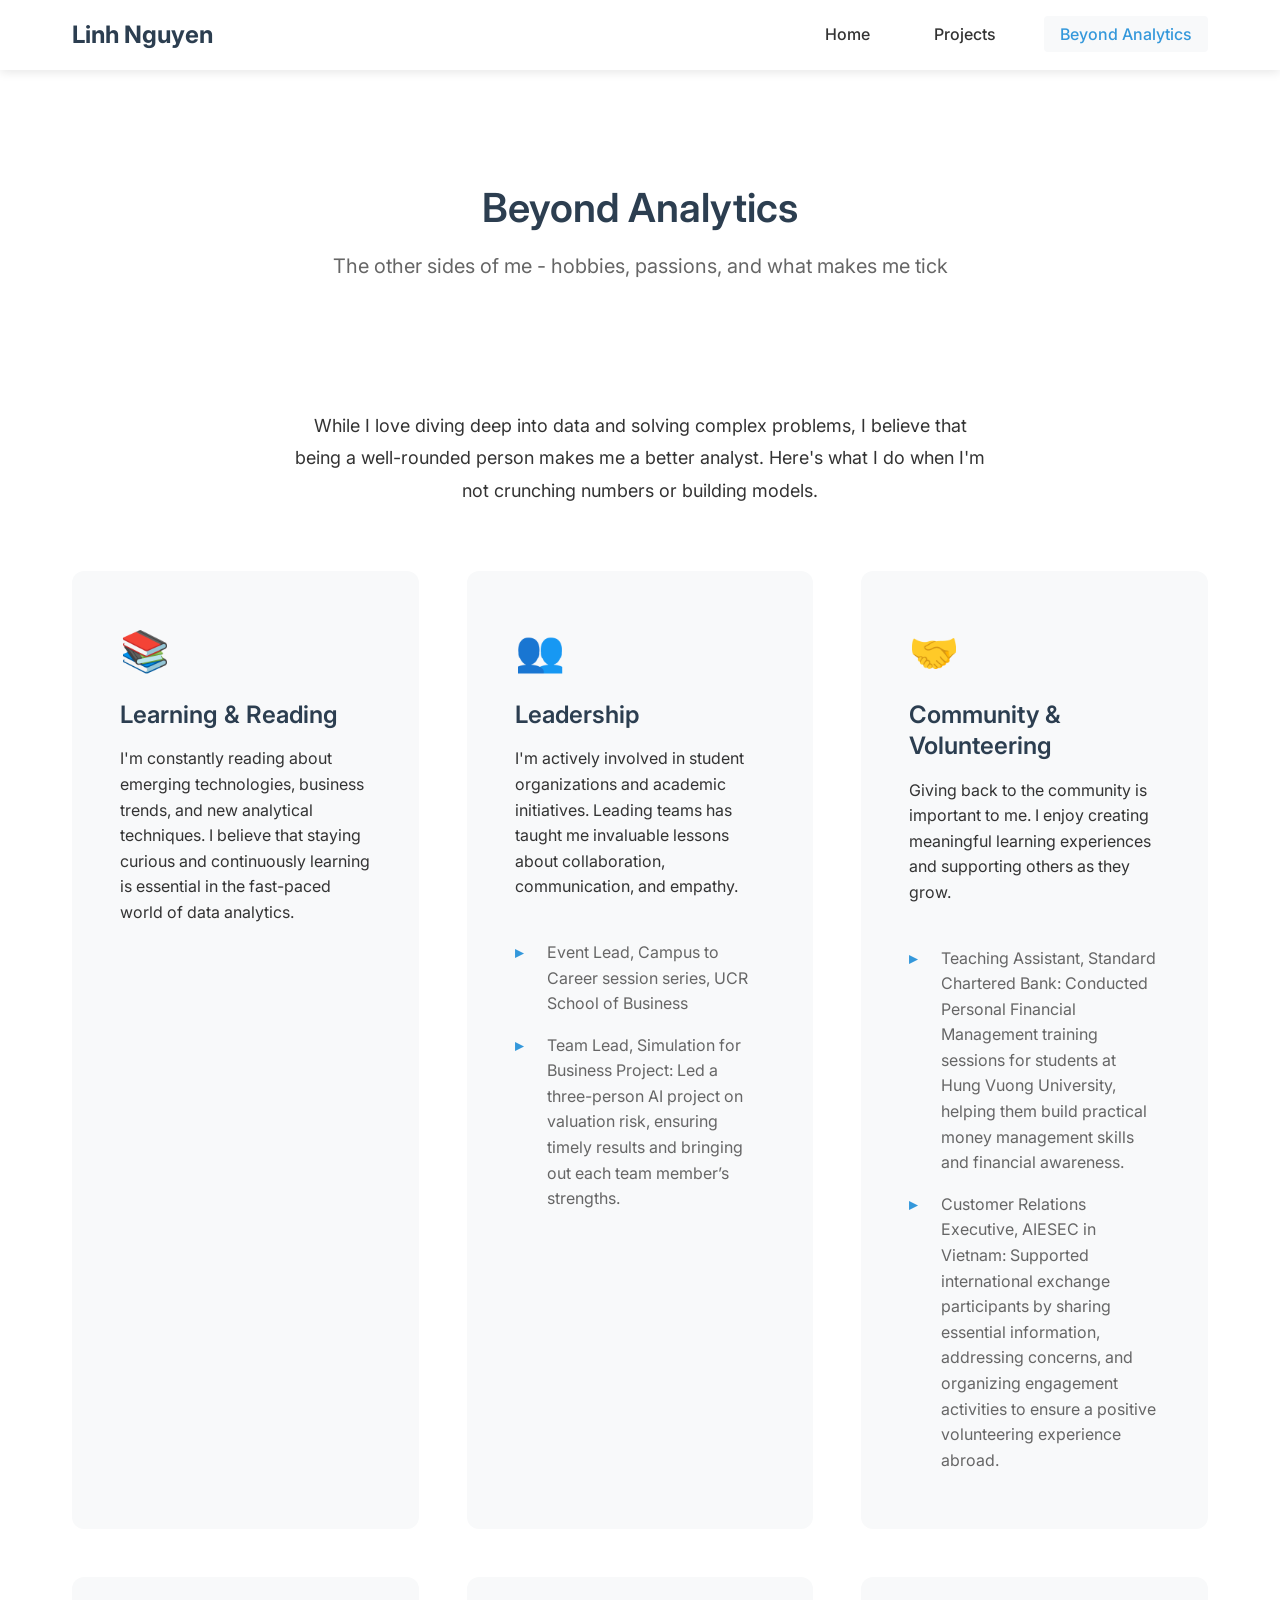
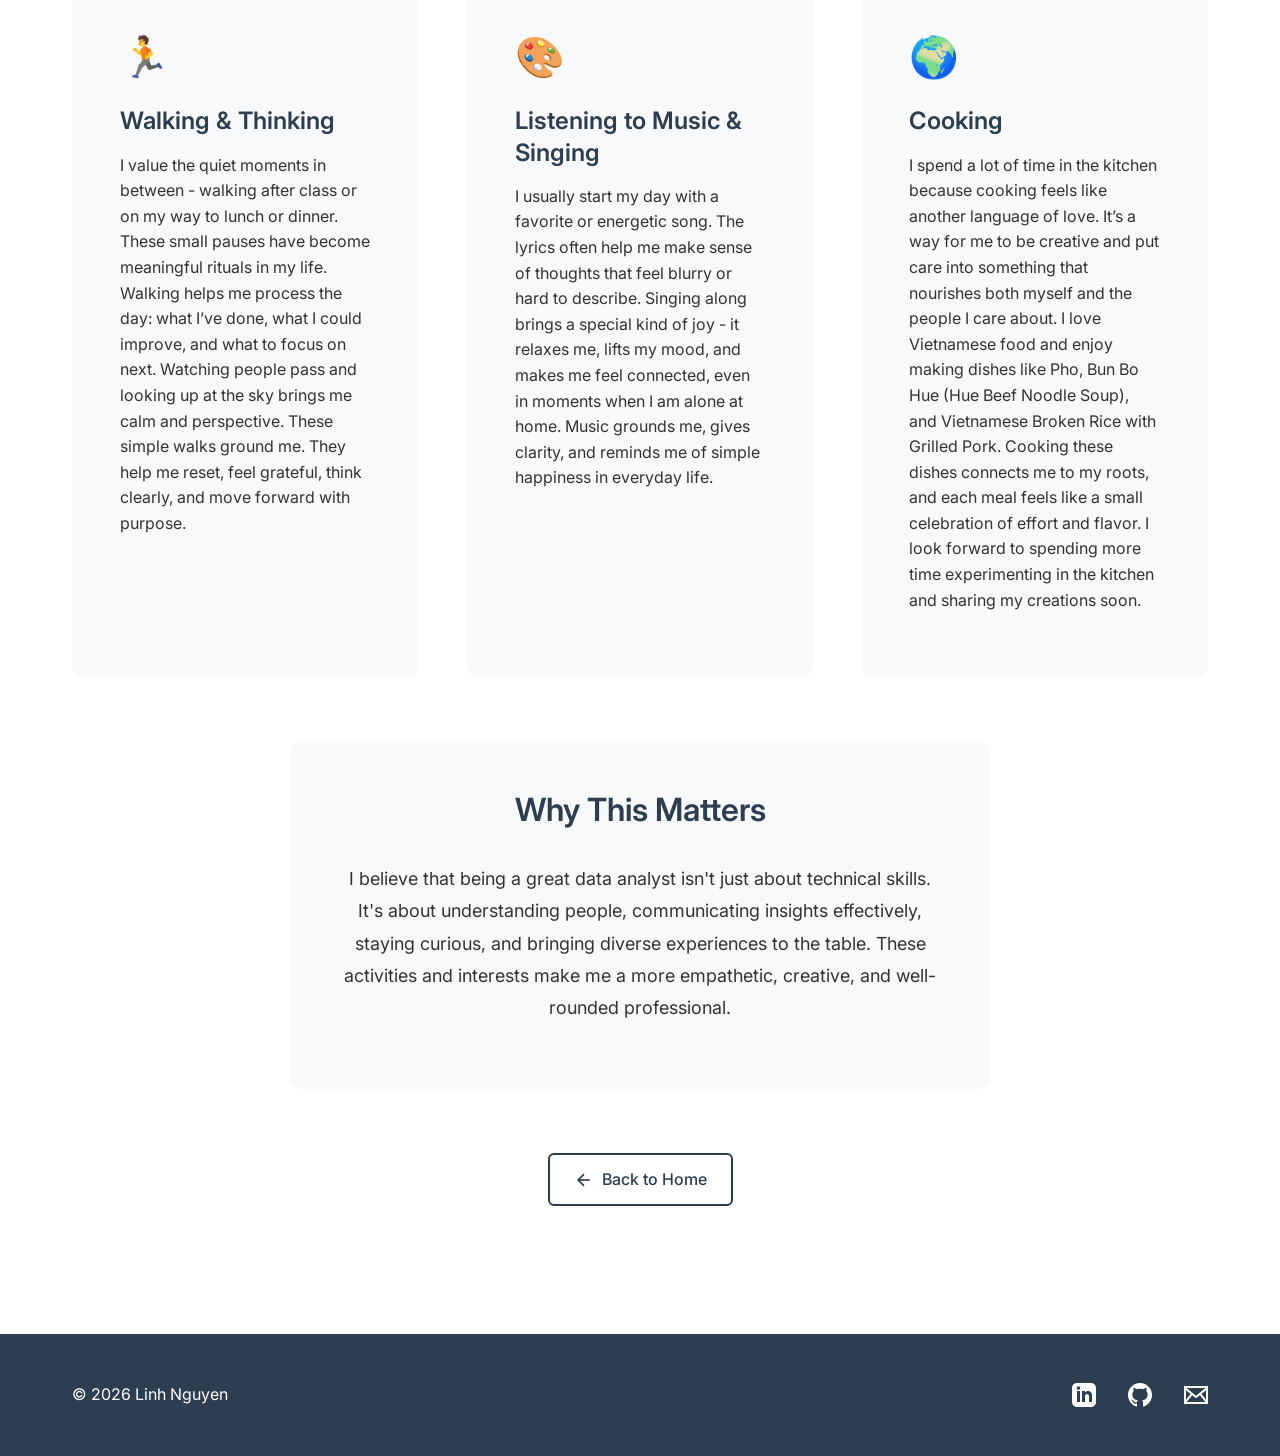
==== commit 622314e5: "edit beyond analytics" ====
--- a/beyond.html
+++ b/beyond.html
@@ -3,7 +3,7 @@
 <head>
     <meta charset="UTF-8">
     <meta name="viewport" content="width=device-width, initial-scale=1.0">
-    <meta name="description" content="Beyond Analytics - [Your Name]'s interests, hobbies, and activities">
+    <meta name="description" content="Beyond Analytics - Linh Nguyen's interests, hobbies, and activities">
     <title>Beyond Analytics - Linh Nguyen</title>
     <link rel="icon" type="image/png" href="assets/images/icon.png">
     <link rel="stylesheet" href="css/main.css">
@@ -15,7 +15,7 @@
 <body>
     <nav class="navbar" id="navbar">
         <div class="nav-container">
-            <a href="index.html" class="nav-logo">[Your Name]</a>
+            <a href="index.html" class="nav-logo">Linh Nguyen</a>
             <button class="nav-toggle" id="navToggle" aria-label="Toggle navigation">
                 <span></span>
                 <span></span>
@@ -55,43 +55,14 @@
                     </div>
 
                     <div class="beyond-card">
-                        <div class="beyond-icon">🏃</div>
-                        <h3>Staying Active</h3>
+                        <div class="beyond-icon">👥</div>
+                        <h3>Leadership</h3>
                         <p>
-                            Whether it's [running, yoga, hiking, cycling, or your favorite activity], I make time to stay physically 
-                            active. It helps me clear my mind and often leads to my best problem-solving insights.
-                        </p>
-                    </div>
-
-                    <div class="beyond-card">
-                        <div class="beyond-icon">🎨</div>
-                        <h3>Creative Pursuits</h3>
-                        <p>
-                            I love exploring creative outlets like [photography, design, drawing, music, etc.]. 
-                            These activities help me think differently and bring fresh perspectives to my analytical work.
-                        </p>
-                    </div>
-
-                    <div class="beyond-card">
-                        <div class="beyond-icon">🌍</div>
-                        <h3>Travel & Culture</h3>
-                        <p>
-                            Traveling and experiencing different cultures broadens my worldview. I love learning about 
-                            how different societies approach problems and make decisions.
-                        </p>
-                    </div>
-
-                    <div class="beyond-card">
-                        <div class="beyond-icon">👥</div>
-                        <h3>Leadership & Mentoring</h3>
-                        <p>
-                            I'm actively involved in [student organizations, clubs, or groups]. Leading teams and mentoring 
-                            peers has taught me invaluable lessons about collaboration, communication, and empathy.
+                            I'm actively involved in student organizations and academic initiatives. Leading teams has taught me invaluable lessons about collaboration, communication, and empathy.
                         </p>
                         <ul class="beyond-list">
-                            <li>[Leadership role in student organization]</li>
-                            <li>[Team lead for academic project]</li>
-                            <li>[Mentor or tutor experience]</li>
+                            <li>Event Lead, Campus to Career session series, UCR School of Business</li>
+                            <li>Team Lead, Simulation for Business Project: Led a three-person AI project on valuation risk, ensuring timely results and bringing out each team member’s strengths.</li>
                         </ul>
                     </div>
 
@@ -99,17 +70,45 @@
                         <div class="beyond-icon">🤝</div>
                         <h3>Community & Volunteering</h3>
                         <p>
-                            Giving back to the community is important to me. I volunteer my time and analytical skills 
-                            to help nonprofits and community organizations make data-driven decisions.
+                            Giving back to the community is important to me. I enjoy creating meaningful learning experiences and supporting others as they grow.
                         </p>
                         <ul class="beyond-list">
-                            <li>[Volunteer position helping community]</li>
-                            <li>[Pro-bono data analysis for nonprofit]</li>
-                            <li>[Teaching or mentoring experience]</li>
+                            <li>Teaching Assistant, Standard Chartered Bank: Conducted Personal Financial Management training sessions for students at Hung Vuong University, helping them build practical money management skills and financial awareness.</li>
+                            <li>Customer Relations Executive, AIESEC in Vietnam: Supported international exchange participants by sharing essential information, addressing concerns, and organizing engagement activities to ensure a positive volunteering experience abroad.</li>
                         </ul>
                     </div>
 
                     <div class="beyond-card">
+                        <div class="beyond-icon">🏃</div>
+                        <h3>Walking & Thinking</h3>
+                        <p>
+                            I value the quiet moments in between - walking after class or on my way to lunch or dinner. These small pauses have become meaningful rituals in my life.
+                            Walking helps me process the day: what I’ve done, what I could improve, and what to focus on next. Watching people pass and looking up at the sky brings me calm and perspective.
+                            These simple walks ground me. They help me reset, feel grateful, think clearly, and move forward with purpose.
+                        </p>
+                    </div>
+
+                    <div class="beyond-card">
+                        <div class="beyond-icon">🎨</div>
+                        <h3>Listening to Music & Singing</h3>
+                        <p>
+                            I usually start my day with a favorite or energetic song. The lyrics often help me make sense of thoughts that feel blurry or hard to describe.
+                            Singing along brings a special kind of joy - it relaxes me, lifts my mood, and makes me feel connected, even in moments when I am alone at home. 
+                            Music grounds me, gives clarity, and reminds me of simple happiness in everyday life.
+                        </p>
+                    </div>
+
+                    <div class="beyond-card">
+                        <div class="beyond-icon">🌍</div>
+                        <h3>Cooking</h3>
+                        <p>
+                            I spend a lot of time in the kitchen because cooking feels like another language of love. It’s a way for me to be creative and put care into something that nourishes both myself and the people I care about.
+                            I love Vietnamese food and enjoy making dishes like Pho, Bun Bo Hue (Hue Beef Noodle Soup), and Vietnamese Broken Rice with Grilled Pork. Cooking these dishes connects me to my roots, and each meal feels like a small celebration of effort and flavor.
+                            I look forward to spending more time experimenting in the kitchen and sharing my creations soon.
+                        </p>
+                    </div>
+
+                    <!-- <div class="beyond-card">
                         <div class="beyond-icon">🏆</div>
                         <h3>Competitions & Hackathons</h3>
                         <p>
@@ -131,7 +130,7 @@
                             hearing different perspectives, and discussing everything from data ethics to the latest tech trends.
                         </p>
                     </div>
-                </div>
+                </div> --->
             </section>
 
             <section class="why-matters">
--- a/css/main.css
+++ b/css/main.css
@@ -476,6 +476,15 @@
 .value-icon {
     font-size: 2.5rem;
     margin-bottom: var(--spacing-sm);
+    color: #546e7a;
+    display: flex;
+    justify-content: center;
+    align-items: center;
+}
+
+.value-icon svg {
+    width: 36px;
+    height: 36px;
 }
 
 .value-card h3 {
@@ -650,6 +659,48 @@
     margin: var(--spacing-md) 0;
 }
 
+.education-header {
+    display: flex;
+    gap: var(--spacing-md);
+    margin: var(--spacing-sm) 0 var(--spacing-md) 0;
+    align-items: flex-start;
+}
+
+.university-logo {
+    flex-shrink: 0;
+}
+
+.university-logo .logo-placeholder {
+    width: 80px;
+    height: 80px;
+}
+
+.university-logo-img {
+    width: 80px;
+    height: 80px;
+    object-fit: contain;
+    border-radius: 8px;
+    border: 2px solid var(--border-color);
+    background: white;
+    padding: 8px;
+}
+
+.education-details {
+    flex: 1;
+}
+
+.education-details h3 {
+    color: var(--text-color);
+    font-weight: 500;
+    margin-bottom: var(--spacing-xs);
+}
+
+.education-details h4 {
+    color: var(--text-color);
+    font-weight: 400;
+    margin-bottom: var(--spacing-xs);
+}
+
 .coursework-section {
     margin-top: var(--spacing-md);
 }
@@ -839,6 +890,16 @@
 
 .company-logo {
     flex-shrink: 0;
+}
+
+.company-logo-img {
+    width: 80px;
+    height: 80px;
+    object-fit: contain;
+    border-radius: 8px;
+    border: 2px solid var(--border-color);
+    background: white;
+    padding: 8px;
 }
 
 .logo-placeholder {
@@ -1015,6 +1076,22 @@
     border-radius: 0;
 }
 
+.project-image {
+    display: flex;
+    align-items: center;
+    justify-content: center;
+    height: 200px;
+    background: var(--bg-color);
+}
+
+.project-logo-img {
+    max-width: 60%;
+    height: auto;
+    max-height: 200px;
+    object-fit: contain;
+    display: block;
+}
+
 .project-content {
     padding: var(--spacing-lg);
     flex: 1;
@@ -1025,6 +1102,20 @@
 .project-content h3 {
     color: var(--primary-color);
     margin-bottom: var(--spacing-sm);
+}
+
+.project-thumbnail {
+    margin-top: var(--spacing-sm);
+    margin-bottom: var(--spacing-lg);
+    border-radius: 8px;
+    overflow: hidden;
+}
+
+.project-thumbnail-img {
+    width: 100%;
+    height: auto;
+    display: block;
+    border-radius: 8px;
 }
 
 .project-description {
--- a/css/responsive.css
+++ b/css/responsive.css
@@ -204,7 +204,20 @@
         align-items: flex-start;
     }
 
-    .logo-placeholder {
+    .logo-placeholder,
+    .company-logo-img {
+        width: 60px;
+        height: 60px;
+    }
+
+    /* Education */
+    .education-header {
+        flex-direction: column;
+        align-items: flex-start;
+    }
+
+    .university-logo .logo-placeholder,
+    .university-logo-img {
         width: 60px;
         height: 60px;
     }
@@ -232,9 +245,17 @@
         grid-template-columns: 1fr;
     }
 
+    .project-image {
+        height: 150px;
+    }
+
     .project-image .image-placeholder {
         height: 150px;
         font-size: 3rem;
+    }
+
+    .project-logo-img {
+        max-height: 150px;
     }
 
     .project-content {
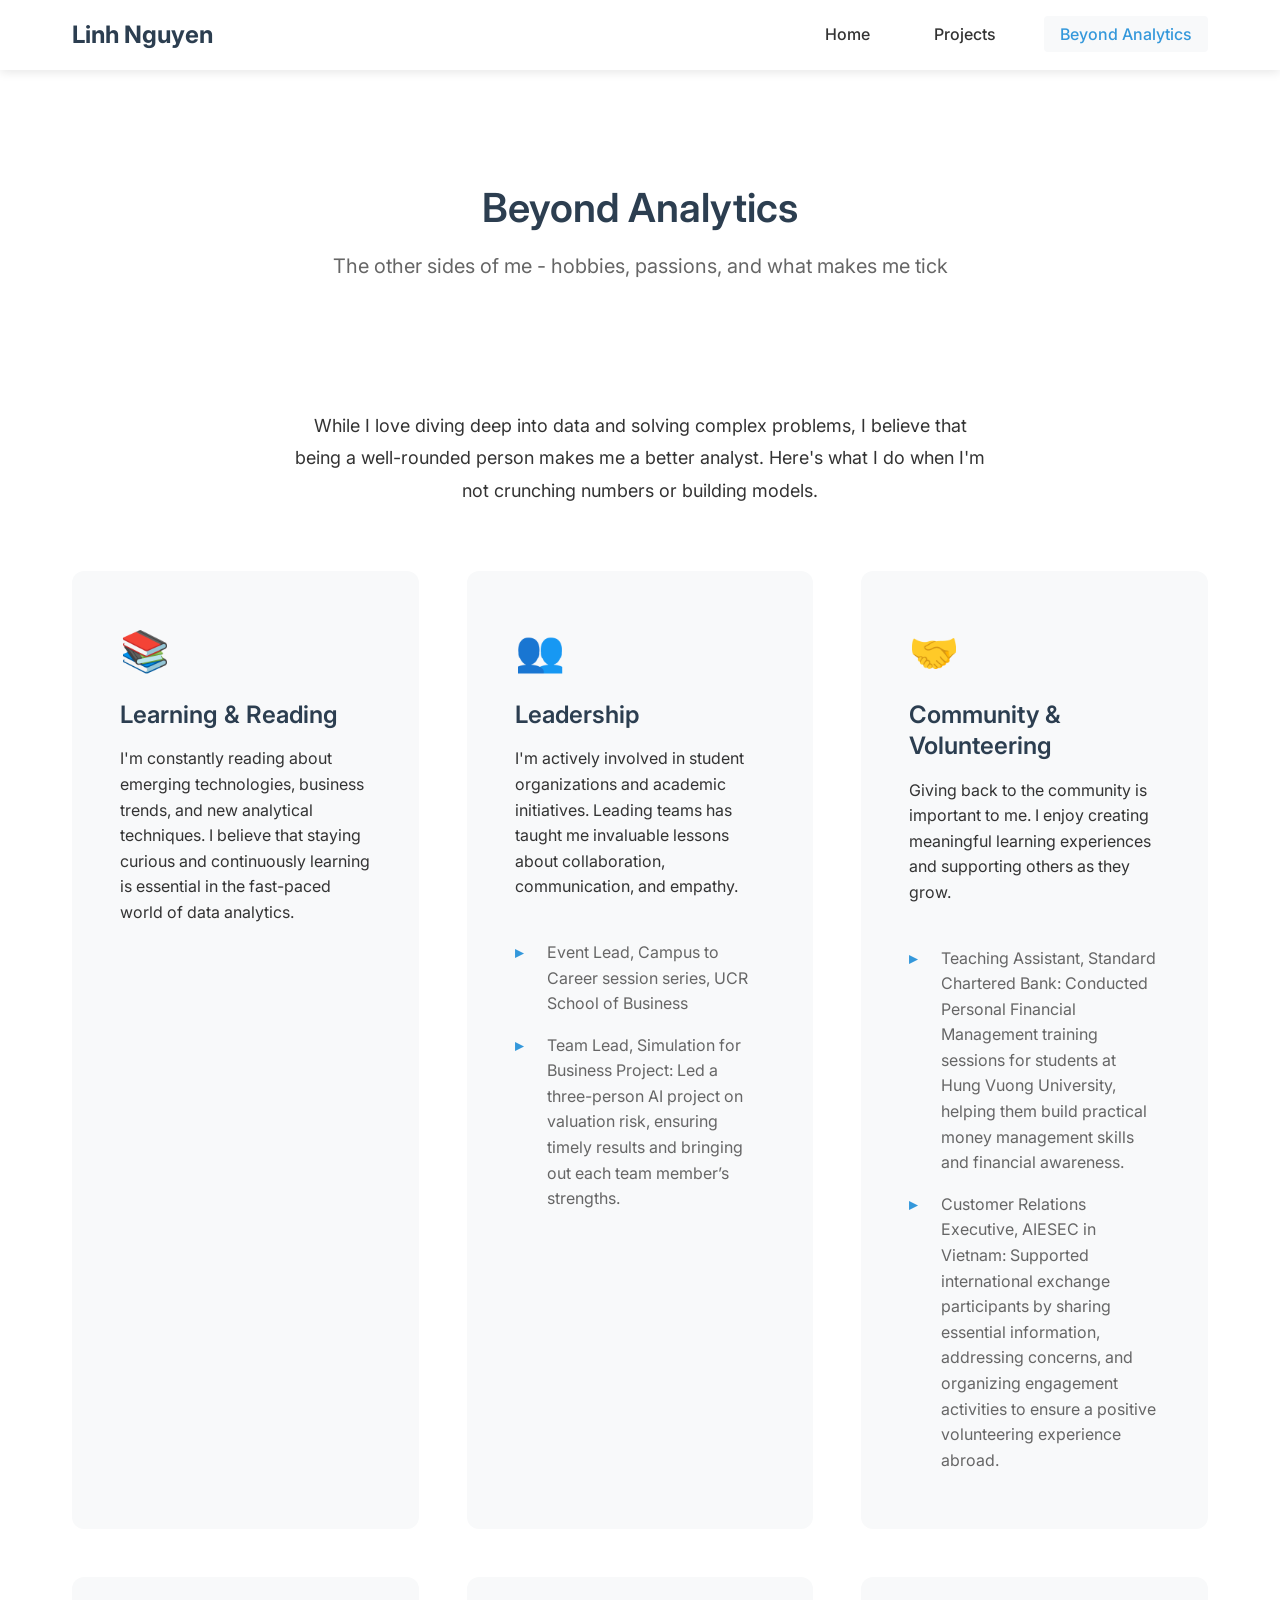
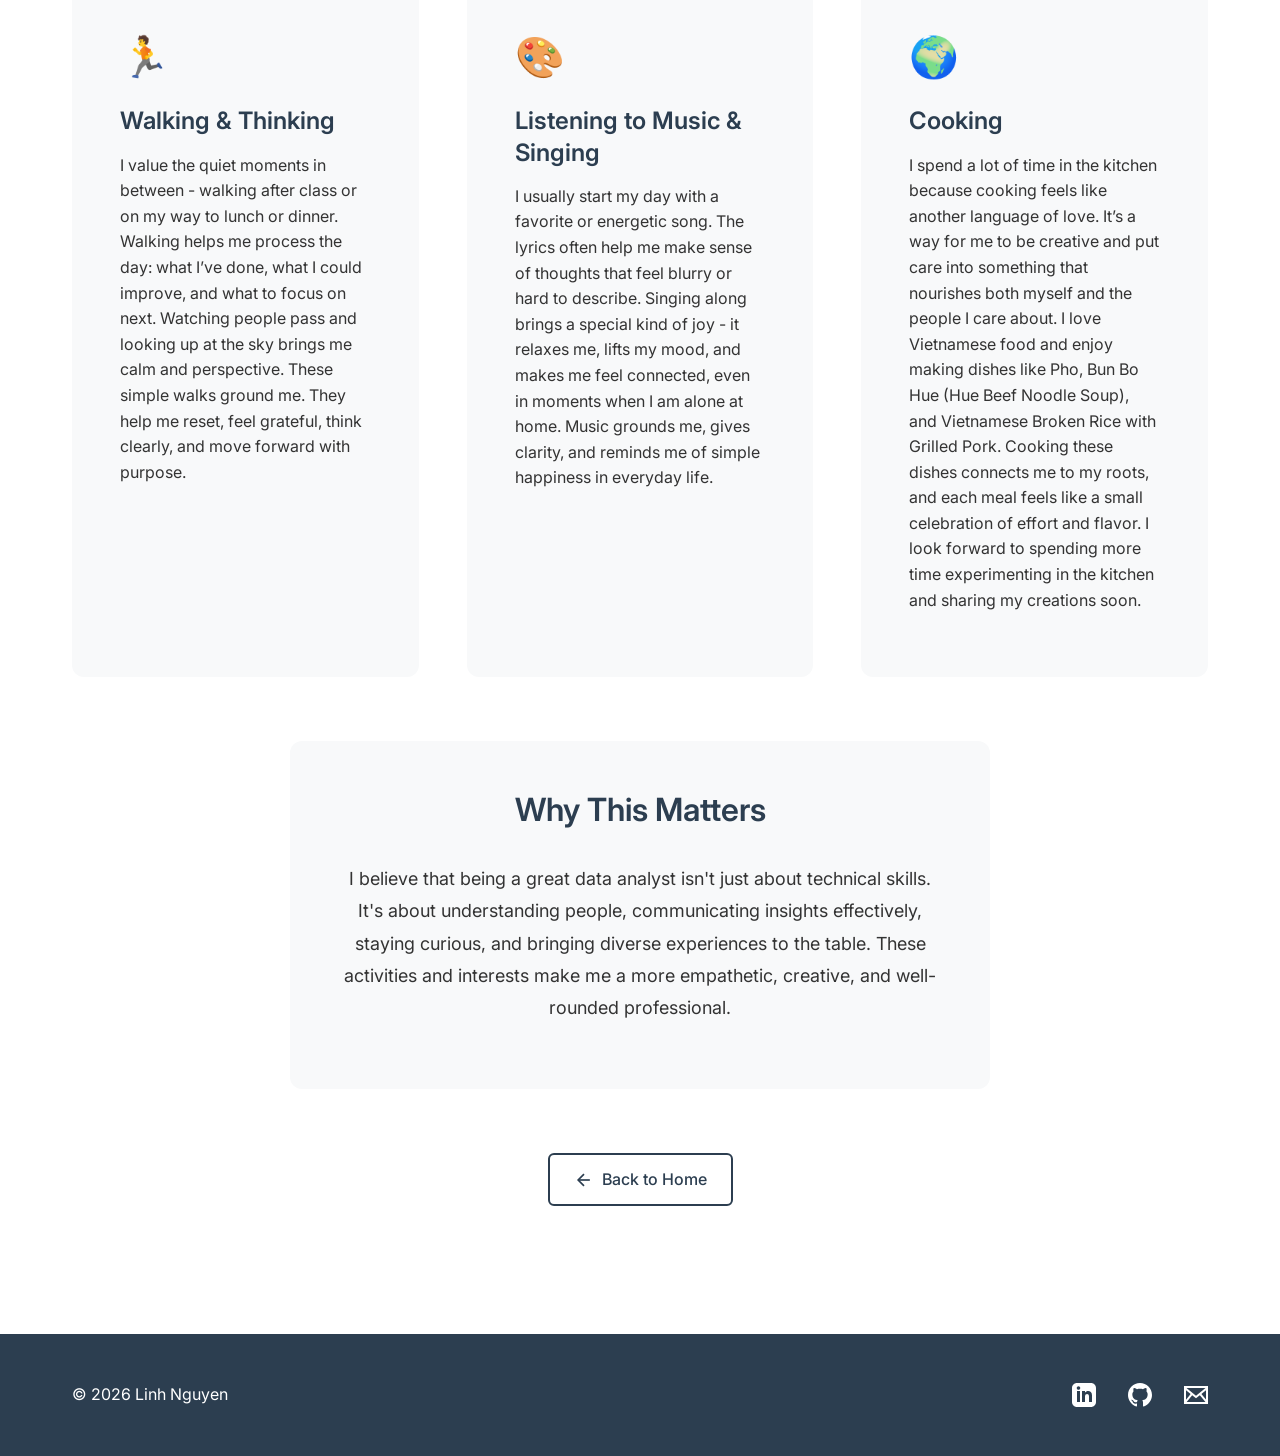
==== commit 4154967d: "edit beyond" ====
--- a/beyond.html
+++ b/beyond.html
@@ -82,7 +82,7 @@
                         <div class="beyond-icon">🏃</div>
                         <h3>Walking & Thinking</h3>
                         <p>
-                            I value the quiet moments in between - walking after class or on my way to lunch or dinner. These small pauses have become meaningful rituals in my life.
+                            I value the quiet moments in between - walking after class or on my way to lunch or dinner.
                             Walking helps me process the day: what I’ve done, what I could improve, and what to focus on next. Watching people pass and looking up at the sky brings me calm and perspective.
                             These simple walks ground me. They help me reset, feel grateful, think clearly, and move forward with purpose.
                         </p>
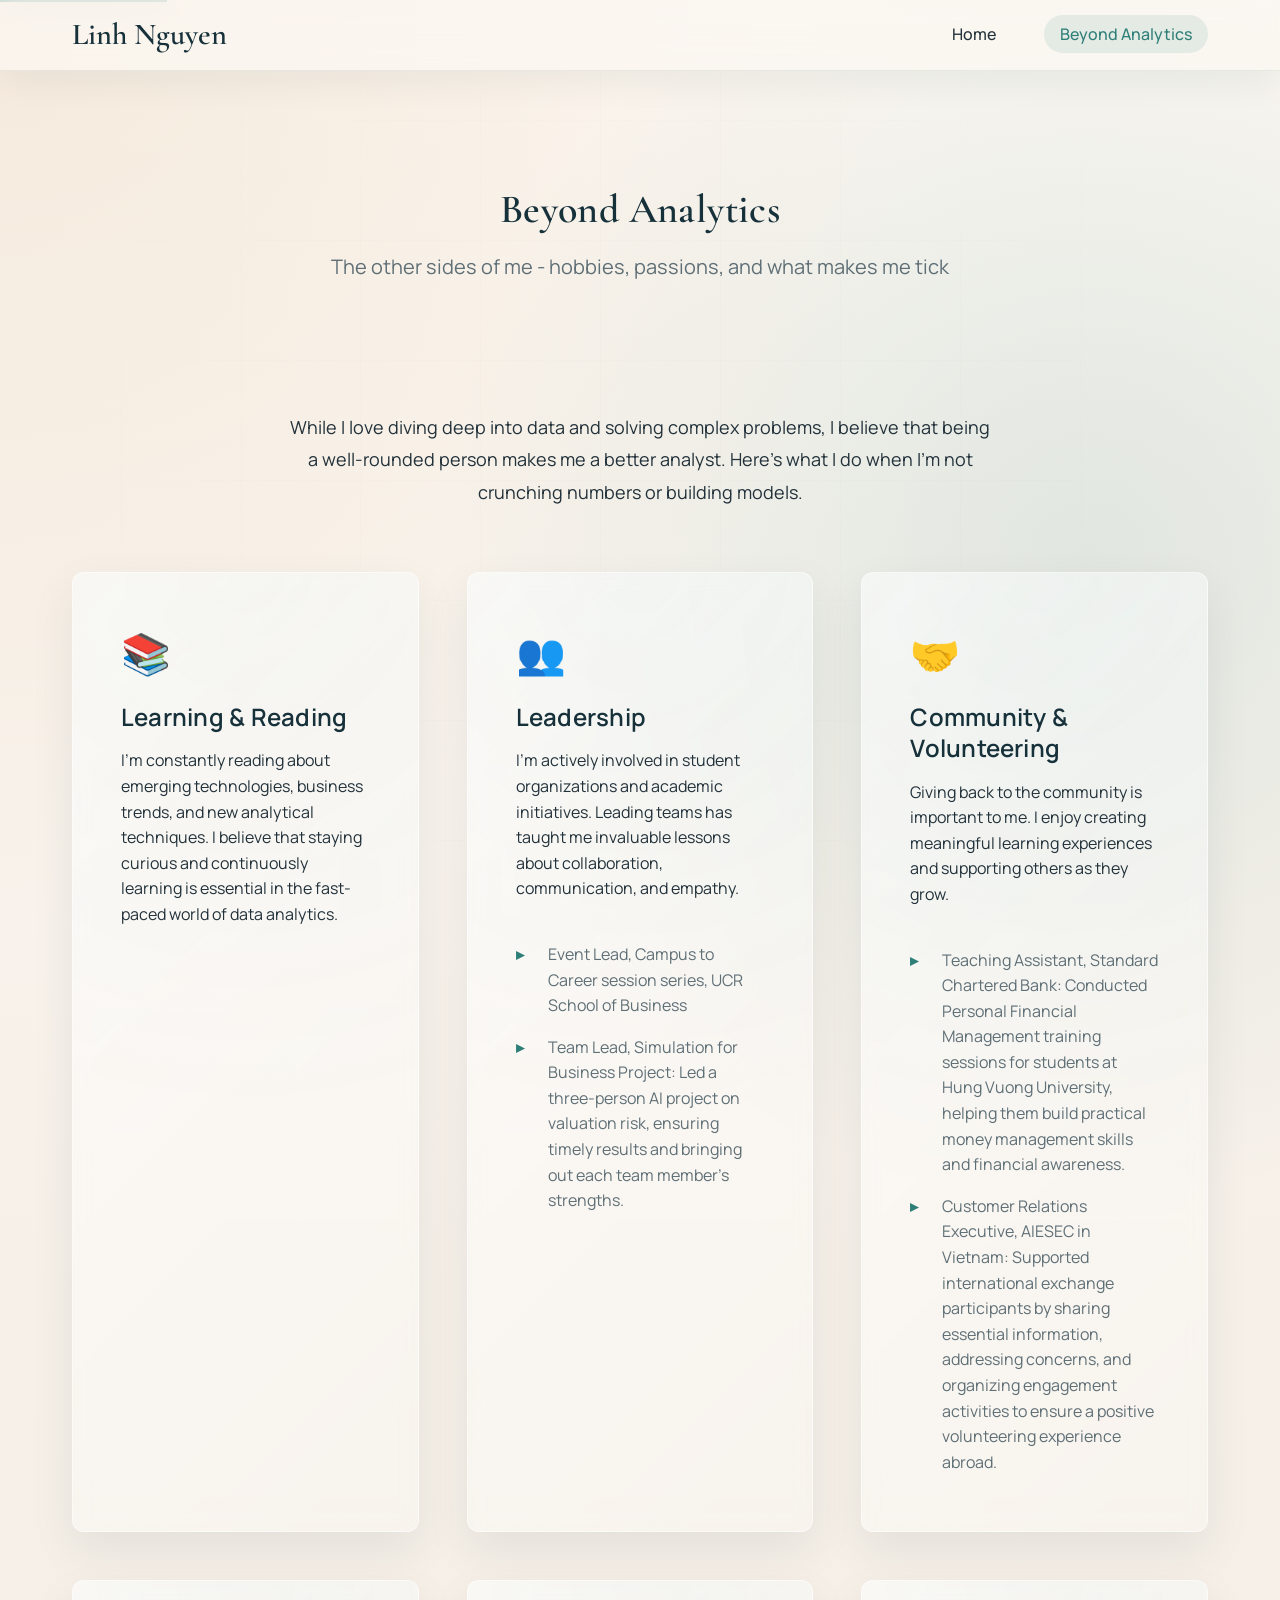
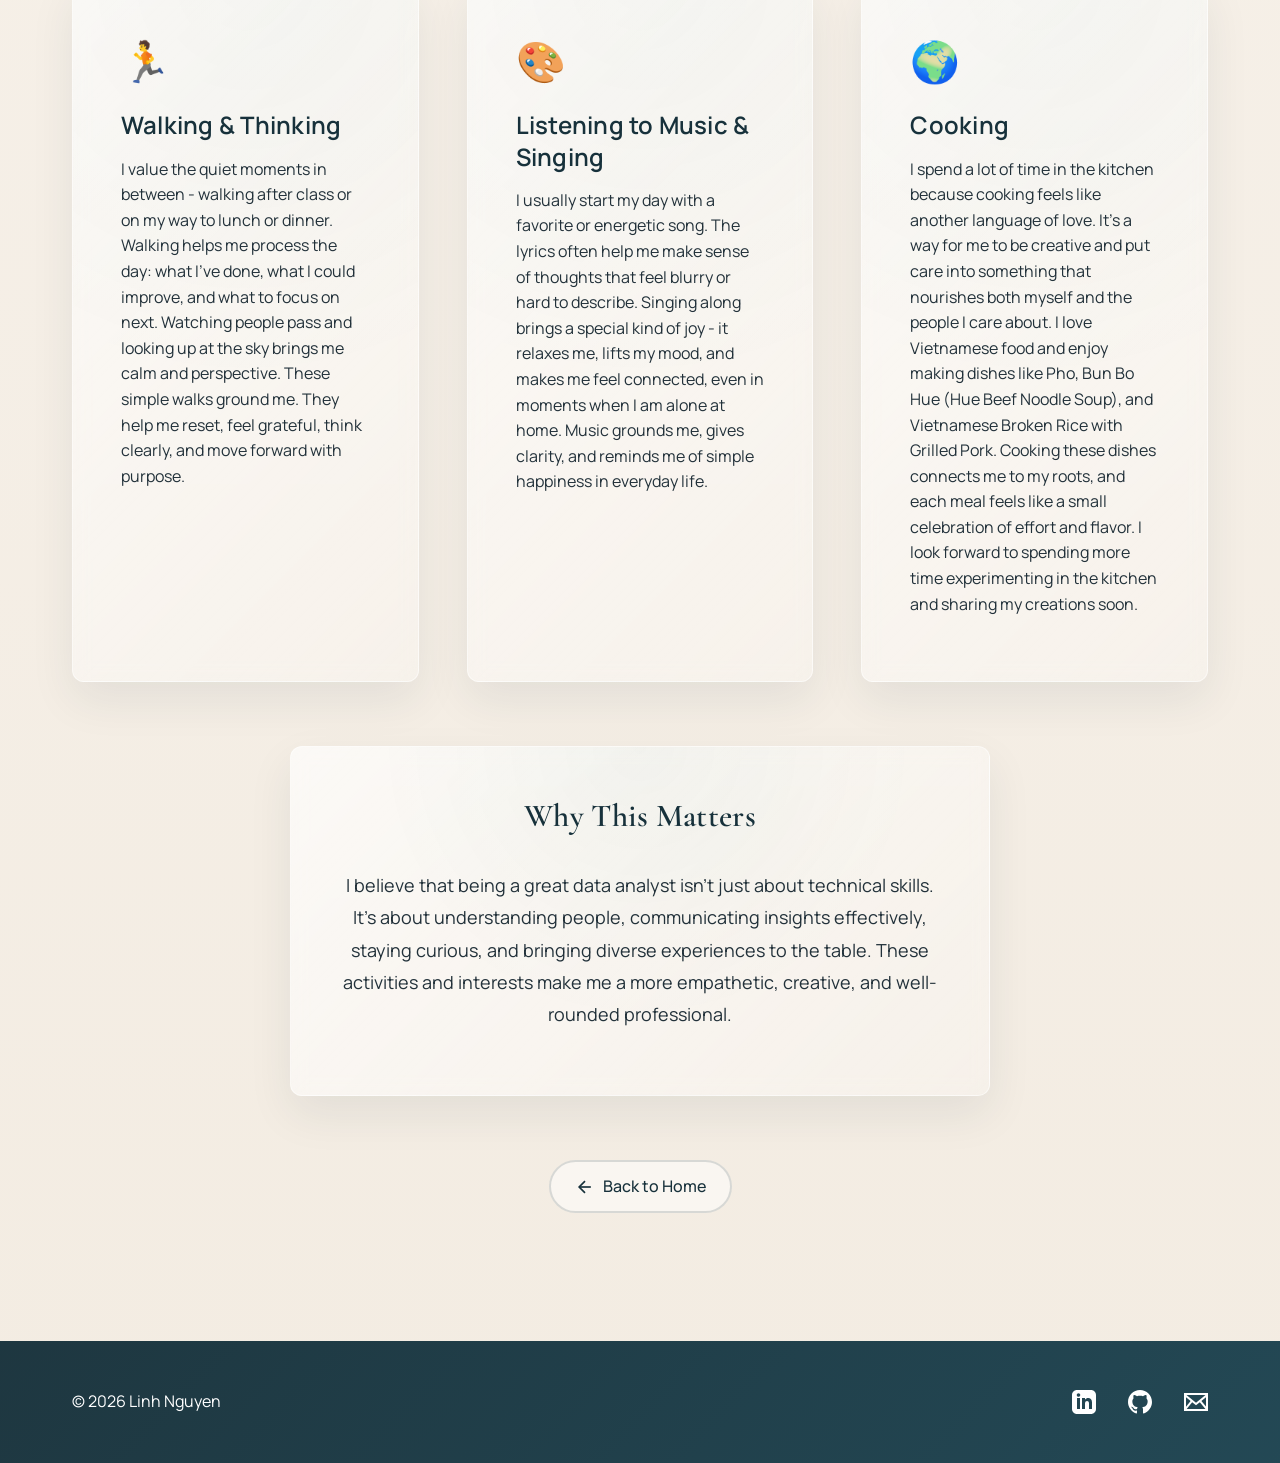
==== commit 6e7c7dc7: "update theme" ====
--- a/beyond.html
+++ b/beyond.html
@@ -10,7 +10,7 @@
     <link rel="stylesheet" href="css/responsive.css">
     <link rel="preconnect" href="https://fonts.googleapis.com">
     <link rel="preconnect" href="https://fonts.gstatic.com" crossorigin>
-    <link href="https://fonts.googleapis.com/css2?family=Inter:wght@300;400;500;600;700&display=swap" rel="stylesheet">
+    <link href="https://fonts.googleapis.com/css2?family=Cormorant+Garamond:wght@500;600;700&family=Manrope:wght@400;500;600;700&display=swap" rel="stylesheet">
 </head>
 <body>
     <nav class="navbar" id="navbar">
@@ -23,7 +23,6 @@
             </button>
             <ul class="nav-menu" id="navMenu">
                 <li><a href="index.html" class="nav-link">Home</a></li>
-                <li><a href="projects.html" class="nav-link">Projects</a></li>
                 <li><a href="beyond.html" class="nav-link active">Beyond Analytics</a></li>
             </ul>
         </div>
@@ -180,4 +179,3 @@
     <script src="js/main.js"></script>
 </body>
 </html>
-
--- a/css/main.css
+++ b/css/main.css
@@ -4,18 +4,24 @@
 
 :root {
     /* Color Palette */
-    --primary-color: #2c3e50;
-    --accent-color: #3498db;
-    --text-color: #333333;
-    --text-light: #666666;
-    --bg-color: #ffffff;
-    --bg-light: #f8f9fa;
-    --border-color: #e0e0e0;
-    --shadow: 0 2px 10px rgba(0, 0, 0, 0.1);
-    --shadow-hover: 0 4px 20px rgba(0, 0, 0, 0.15);
+    --primary-color: #17313b;
+    --accent-color: #2f7f79;
+    --accent-soft: #d8ece7;
+    --accent-warm: #c88a3d;
+    --text-color: #22313a;
+    --text-light: #5f6f76;
+    --bg-color: #f6f0e8;
+    --bg-light: #fbf7f2;
+    --bg-tint: #efe4d6;
+    --surface-color: rgba(251, 247, 242, 0.82);
+    --surface-border: rgba(255, 255, 255, 0.52);
+    --border-color: rgba(34, 49, 58, 0.12);
+    --shadow: 0 18px 45px rgba(23, 49, 59, 0.08);
+    --shadow-hover: 0 24px 60px rgba(23, 49, 59, 0.14);
     
     /* Typography */
-    --font-primary: 'Inter', -apple-system, BlinkMacSystemFont, 'Segoe UI', Roboto, Helvetica, Arial, sans-serif;
+    --font-primary: 'Manrope', -apple-system, BlinkMacSystemFont, 'Segoe UI', Helvetica, Arial, sans-serif;
+    --font-display: 'Cormorant Garamond', Georgia, serif;
     --font-size-base: 16px;
     --line-height-base: 1.6;
     
@@ -51,15 +57,37 @@
 body {
     font-family: var(--font-primary);
     color: var(--text-color);
-    background-color: var(--bg-color);
+    background:
+        radial-gradient(circle at top left, rgba(200, 138, 61, 0.12), transparent 28%),
+        radial-gradient(circle at 85% 18%, rgba(47, 127, 121, 0.12), transparent 24%),
+        linear-gradient(180deg, #fcf8f3 0%, var(--bg-color) 42%, #f3ece2 100%);
     line-height: var(--line-height-base);
     overflow-x: hidden;
+    position: relative;
+}
+
+body::before {
+    content: '';
+    position: fixed;
+    inset: 0;
+    pointer-events: none;
+    opacity: 0.45;
+    background-image:
+        linear-gradient(rgba(23, 49, 59, 0.025) 1px, transparent 1px),
+        linear-gradient(90deg, rgba(23, 49, 59, 0.02) 1px, transparent 1px);
+    background-size: 120px 120px;
+    mask-image: radial-gradient(circle at center, black 45%, transparent 90%);
 }
 
 h1, h2, h3, h4, h5, h6 {
     font-weight: 600;
     line-height: 1.3;
     margin-bottom: var(--spacing-sm);
+    letter-spacing: 0.01em;
+}
+
+h1, h2, .nav-logo, .section-title, .page-header h1 {
+    font-family: var(--font-display);
 }
 
 h1 { font-size: 2.5rem; }
@@ -111,8 +139,11 @@
    =================================== */
 
 .navbar {
-    background: var(--bg-color);
-    box-shadow: var(--shadow);
+    background: rgba(251, 247, 242, 0.74);
+    backdrop-filter: blur(14px);
+    -webkit-backdrop-filter: blur(14px);
+    border-bottom: 1px solid rgba(23, 49, 59, 0.08);
+    box-shadow: 0 12px 35px rgba(23, 49, 59, 0.06);
     position: sticky;
     top: 0;
     z-index: 1000;
@@ -130,8 +161,8 @@
 }
 
 .nav-logo {
-    font-size: 1.5rem;
-    font-weight: 700;
+    font-size: 1.9rem;
+    font-weight: 600;
     color: var(--primary-color);
     transition: color var(--transition-speed);
 }
@@ -150,19 +181,19 @@
     color: var(--text-color);
     font-weight: 500;
     padding: var(--spacing-xs) var(--spacing-sm);
-    border-radius: 4px;
+    border-radius: 999px;
     transition: all var(--transition-speed);
     position: relative;
 }
 
 .nav-link:hover {
     color: var(--accent-color);
-    background: var(--bg-light);
+    background: rgba(47, 127, 121, 0.09);
 }
 
 .nav-link.active {
     color: var(--accent-color);
-    background: var(--bg-light);
+    background: rgba(47, 127, 121, 0.11);
 }
 
 .nav-toggle {
@@ -194,17 +225,42 @@
     justify-content: center;
     text-align: center;
     padding: var(--spacing-xl) var(--spacing-md);
-    background: linear-gradient(135deg, var(--bg-light) 0%, var(--bg-color) 100%);
+    position: relative;
+    overflow: hidden;
+    background:
+        radial-gradient(circle at 18% 22%, rgba(200, 138, 61, 0.18), transparent 20%),
+        radial-gradient(circle at 82% 18%, rgba(47, 127, 121, 0.18), transparent 24%),
+        linear-gradient(180deg, rgba(251, 247, 242, 0.92) 0%, rgba(246, 240, 232, 0.9) 100%);
+}
+
+.hero::before {
+    content: '';
+    position: absolute;
+    top: 7%;
+    right: 10%;
+    left: 10%;
+    bottom: 9%;
+    height: 78%;
+    border-radius: 40px;
+    background:
+        linear-gradient(135deg, rgba(255, 255, 255, 0.65), rgba(255, 255, 255, 0.18)),
+        radial-gradient(circle at top, rgba(47, 127, 121, 0.08), transparent 55%);
+    border: 1px solid rgba(255, 255, 255, 0.55);
+    box-shadow: var(--shadow);
+    z-index: 0;
 }
 
 .hero-content {
     max-width: 800px;
+    position: relative;
+    z-index: 1;
 }
 
 .hero-title {
-    font-size: 3rem;
+    font-size: clamp(3.5rem, 7vw, 5.5rem);
     margin-bottom: var(--spacing-md);
     color: var(--primary-color);
+    line-height: 1.02;
 }
 
 .hero-title .highlight {
@@ -215,10 +271,10 @@
 .hero-title .animated-gradient {
     background: linear-gradient(
         90deg,
+        var(--accent-warm),
         var(--accent-color),
         var(--primary-color),
-        #9b59b6,
-        var(--accent-color)
+        var(--accent-warm)
     );
     background-size: 300% 100%;
     -webkit-background-clip: text;
@@ -237,10 +293,12 @@
 }
 
 .hero-subtitle {
-    font-size: 1.5rem;
+    font-size: 1.15rem;
     color: var(--text-light);
     margin-bottom: var(--spacing-md);
-    font-weight: 500;
+    font-weight: 600;
+    letter-spacing: 0.12em;
+    text-transform: uppercase;
 }
 
 .hero-description {
@@ -248,6 +306,9 @@
     color: var(--text-color);
     margin-bottom: var(--spacing-lg);
     line-height: 1.8;
+    max-width: 640px;
+    margin-left: auto;
+    margin-right: auto;
 }
 
 .hero-buttons {
@@ -268,7 +329,7 @@
     padding: 12px 24px;
     font-size: 1rem;
     font-weight: 500;
-    border-radius: 6px;
+    border-radius: 999px;
     border: 2px solid transparent;
     cursor: pointer;
     transition: all var(--transition-speed);
@@ -276,23 +337,24 @@
 }
 
 .btn-primary {
-    background: var(--accent-color);
+    background: linear-gradient(135deg, var(--accent-color), #22635e);
     color: white;
-    border-color: var(--accent-color);
+    border-color: transparent;
+    box-shadow: 0 14px 30px rgba(47, 127, 121, 0.18);
 }
 
 .btn-primary:hover {
-    background: var(--primary-color);
-    border-color: var(--primary-color);
+    background: linear-gradient(135deg, var(--primary-color), #244854);
+    border-color: transparent;
     color: white;
     transform: translateY(-2px);
     box-shadow: var(--shadow-hover);
 }
 
 .btn-secondary {
-    background: transparent;
-    color: var(--primary-color);
-    border-color: var(--primary-color);
+    background: rgba(255, 255, 255, 0.5);
+    color: var(--primary-color);
+    border-color: rgba(23, 49, 59, 0.15);
 }
 
 .btn-secondary:hover {
@@ -424,6 +486,22 @@
     object-fit: cover;
 }
 
+.about-image .image-placeholder,
+.timeline-content,
+.experience-card,
+.project-card,
+.value-card,
+.beyond-card,
+.why-matters {
+    background:
+        linear-gradient(135deg, rgba(255, 255, 255, 0.66), rgba(255, 255, 255, 0.24)),
+        radial-gradient(circle at top, rgba(47, 127, 121, 0.08), transparent 55%);
+    backdrop-filter: blur(8px);
+    -webkit-backdrop-filter: blur(8px);
+    border: 1px solid var(--surface-border);
+    box-shadow: var(--shadow);
+}
+
 .image-note {
     margin-top: var(--spacing-sm);
     margin-bottom: 0;
@@ -461,7 +539,6 @@
 }
 
 .value-card {
-    background: var(--bg-light);
     padding: var(--spacing-lg);
     border-radius: 12px;
     text-align: center;
@@ -520,7 +597,6 @@
 }
 
 .beyond-card {
-    background: var(--bg-light);
     padding: var(--spacing-lg);
     border-radius: 12px;
     transition: all var(--transition-speed);
@@ -572,7 +648,6 @@
     max-width: 700px;
     margin: var(--spacing-xl) auto;
     padding: var(--spacing-lg);
-    background: var(--bg-light);
     border-radius: 12px;
 }
 
@@ -625,10 +700,21 @@
 }
 
 .timeline-content {
-    background: var(--bg-light);
     padding: var(--spacing-lg);
     border-radius: 12px;
-    box-shadow: var(--shadow);
+    position: relative;
+    overflow: hidden;
+}
+
+.timeline-content::after,
+.experience-card::after,
+.project-card::after {
+    content: '';
+    position: absolute;
+    inset: 0 auto auto 0;
+    width: 100%;
+    height: 4px;
+    background: linear-gradient(90deg, var(--accent-warm), var(--accent-color));
 }
 
 .timeline-date {
@@ -681,7 +767,7 @@
     object-fit: contain;
     border-radius: 8px;
     border: 2px solid var(--border-color);
-    background: white;
+    background: rgba(251, 247, 242, 0.86);
     padding: 8px;
 }
 
@@ -717,7 +803,7 @@
 }
 
 .course-badge {
-    background: white;
+    background: rgba(251, 247, 242, 0.78);
     color: var(--text-color);
     padding: 6px 12px;
     border-radius: 20px;
@@ -869,12 +955,12 @@
 }
 
 .experience-card {
-    background: var(--bg-light);
     border-radius: 12px;
     padding: var(--spacing-lg);
     margin-bottom: var(--spacing-lg);
-    box-shadow: var(--shadow);
     transition: all var(--transition-speed);
+    position: relative;
+    overflow: hidden;
 }
 
 .experience-card:hover {
@@ -898,14 +984,14 @@
     object-fit: contain;
     border-radius: 8px;
     border: 2px solid var(--border-color);
-    background: white;
+    background: rgba(251, 247, 242, 0.86);
     padding: 8px;
 }
 
 .logo-placeholder {
     width: 80px;
     height: 80px;
-    background: white;
+    background: rgba(251, 247, 242, 0.86);
     border-radius: 8px;
     display: flex;
     align-items: center;
@@ -952,12 +1038,12 @@
 }
 
 .skill-tag {
-    background: white;
+    background: rgba(47, 127, 121, 0.08);
     color: var(--accent-color);
     padding: 6px 12px;
     border-radius: 20px;
     font-size: 0.875rem;
-    border: 1px solid var(--accent-color);
+    border: 1px solid rgba(47, 127, 121, 0.22);
     font-weight: 500;
 }
 
@@ -1052,13 +1138,12 @@
 }
 
 .project-card {
-    background: var(--bg-light);
     border-radius: 12px;
     overflow: hidden;
-    box-shadow: var(--shadow);
     transition: all var(--transition-speed);
     display: flex;
     flex-direction: column;
+    position: relative;
 }
 
 .project-card:hover {
@@ -1133,7 +1218,7 @@
 }
 
 .tech-tag {
-    background: white;
+    background: rgba(251, 247, 242, 0.8);
     color: var(--primary-color);
     padding: 4px 10px;
     border-radius: 4px;
@@ -1180,9 +1265,9 @@
     align-items: center;
     gap: 6px;
     padding: 8px 16px;
-    background: var(--accent-color);
+    background: linear-gradient(135deg, var(--accent-color), #22635e);
     color: white;
-    border-radius: 6px;
+    border-radius: 999px;
     font-size: 0.9rem;
     font-weight: 500;
     transition: all var(--transition-speed);
@@ -1301,7 +1386,7 @@
     display: flex;
     align-items: center;
     justify-content: center;
-    background: var(--bg-light);
+    background: rgba(255, 255, 255, 0.68);
     border-radius: 50%;
     color: var(--primary-color);
     transition: all var(--transition-speed);
@@ -1413,7 +1498,8 @@
    =================================== */
 
 .footer {
-    background: var(--primary-color);
+    background:
+        linear-gradient(135deg, rgba(23, 49, 59, 0.97), rgba(31, 69, 82, 0.98));
     color: white;
     padding: var(--spacing-lg) 0;
     margin-top: var(--spacing-xl);
@@ -1474,10 +1560,13 @@
 .section {
     padding: var(--spacing-xl) 0;
     scroll-margin-top: 70px;
-}
-
-.section:nth-child(even) {
-    background: var(--bg-light);
+    position: relative;
+}
+
+.section > .container,
+.page-content > .container {
+    position: relative;
+    z-index: 1;
 }
 
 .section-header {
@@ -1486,15 +1575,16 @@
 }
 
 .section-title {
-    font-size: 2.5rem;
+    font-size: clamp(2.8rem, 5vw, 4rem);
     color: var(--primary-color);
     margin-bottom: var(--spacing-sm);
+    line-height: 1;
 }
 
 .title-underline {
     width: 80px;
     height: 4px;
-    background: var(--accent-color);
+    background: linear-gradient(90deg, var(--accent-warm), var(--accent-color));
     margin: 0 auto var(--spacing-md);
     border-radius: 2px;
 }
@@ -1543,4 +1633,3 @@
 .mb-1 { margin-bottom: var(--spacing-sm); }
 .mb-2 { margin-bottom: var(--spacing-md); }
 .mb-3 { margin-bottom: var(--spacing-lg); }
-
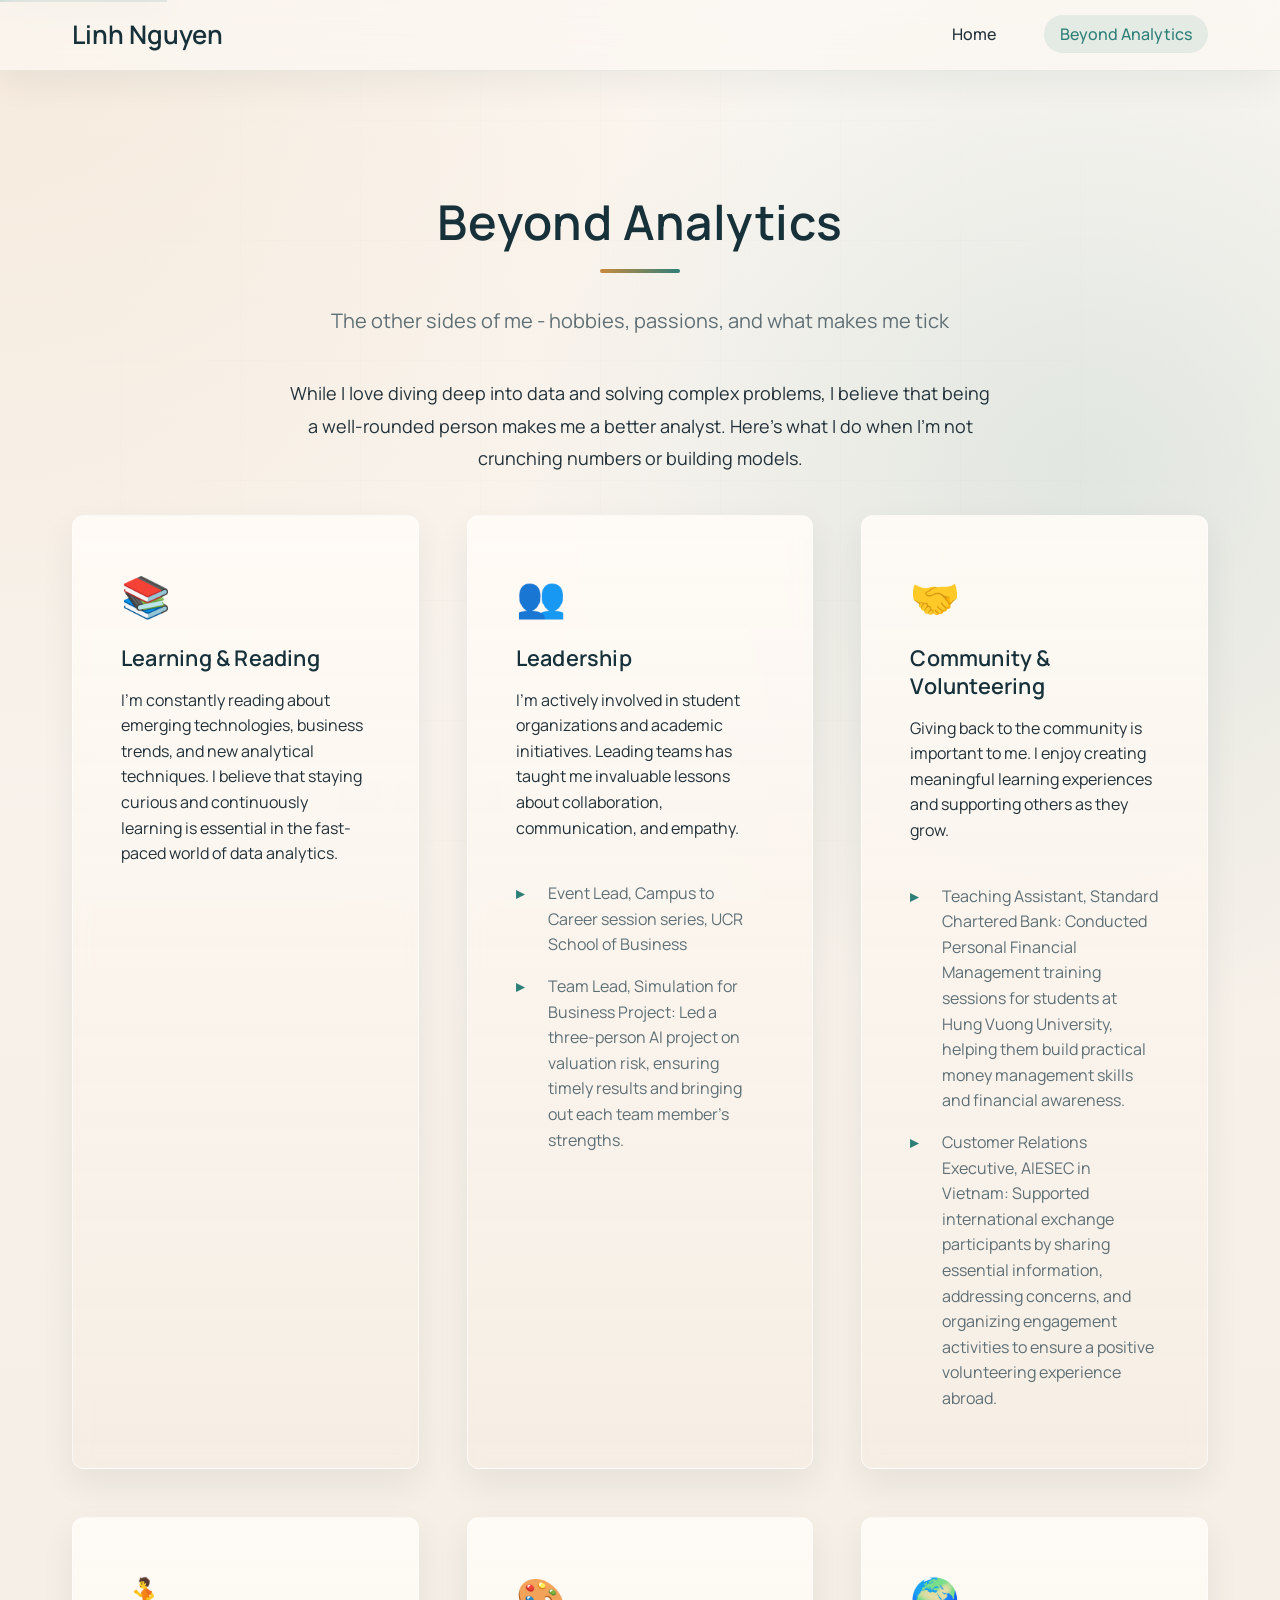
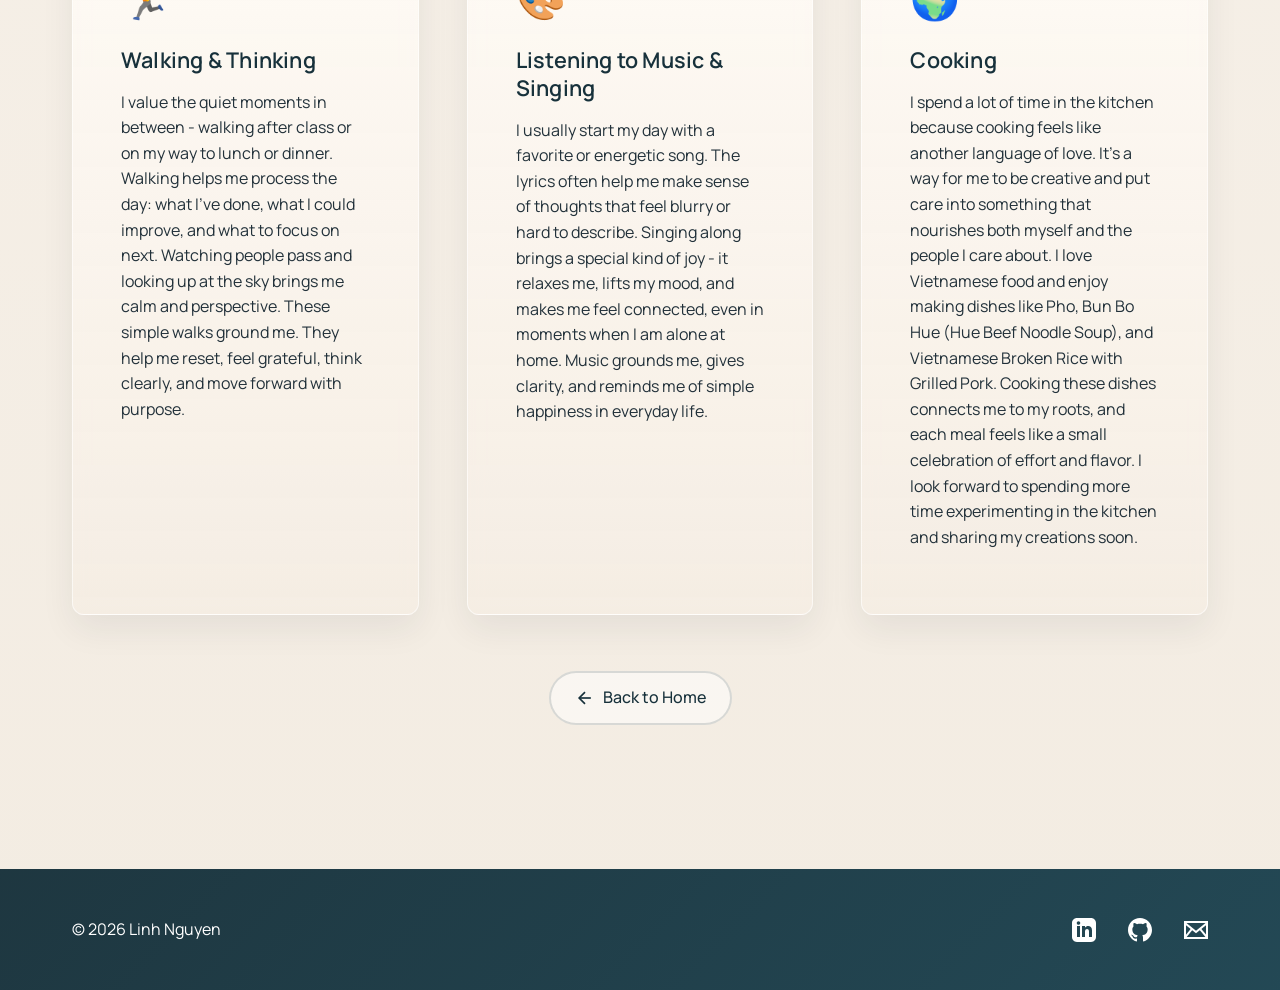
==== commit 3201e52d: "update theme and remove sections" ====
--- a/beyond.html
+++ b/beyond.html
@@ -32,6 +32,7 @@
         <div class="container">
             <div class="page-header fade-in">
                 <h1>Beyond Analytics</h1>
+                <div class="title-underline"></div>
                 <p class="page-subtitle">The other sides of me - hobbies, passions, and what makes me tick</p>
             </div>
 
@@ -132,15 +133,6 @@
                 </div> --->
             </section>
 
-            <section class="why-matters">
-                <h2>Why This Matters</h2>
-                <p>
-                    I believe that being a great data analyst isn't just about technical skills. It's about understanding 
-                    people, communicating insights effectively, staying curious, and bringing diverse experiences to the table. 
-                    These activities and interests make me a more empathetic, creative, and well-rounded professional.
-                </p>
-            </section>
-
             <div class="back-to-home">
                 <a href="index.html" class="btn btn-secondary">
                     <svg width="20" height="20" viewBox="0 0 24 24" fill="none" stroke="currentColor" stroke-width="2">
--- a/css/main.css
+++ b/css/main.css
@@ -16,12 +16,11 @@
     --surface-color: rgba(251, 247, 242, 0.82);
     --surface-border: rgba(255, 255, 255, 0.52);
     --border-color: rgba(34, 49, 58, 0.12);
-    --shadow: 0 18px 45px rgba(23, 49, 59, 0.08);
-    --shadow-hover: 0 24px 60px rgba(23, 49, 59, 0.14);
+    --shadow: 0 14px 34px rgba(23, 49, 59, 0.07);
+    --shadow-hover: 0 20px 46px rgba(23, 49, 59, 0.11);
     
     /* Typography */
     --font-primary: 'Manrope', -apple-system, BlinkMacSystemFont, 'Segoe UI', Helvetica, Arial, sans-serif;
-    --font-display: 'Cormorant Garamond', Georgia, serif;
     --font-size-base: 16px;
     --line-height-base: 1.6;
     
@@ -31,6 +30,8 @@
     --spacing-md: 2rem;
     --spacing-lg: 3rem;
     --spacing-xl: 4rem;
+    --section-space: 5rem;
+    --section-gap: 2.5rem;
     
     /* Container */
     --container-max-width: 1200px;
@@ -87,12 +88,12 @@
 }
 
 h1, h2, .nav-logo, .section-title, .page-header h1 {
-    font-family: var(--font-display);
-}
-
-h1 { font-size: 2.5rem; }
-h2 { font-size: 2rem; }
-h3 { font-size: 1.5rem; }
+    font-family: var(--font-primary);
+}
+
+h1 { font-size: 2.2rem; }
+h2 { font-size: 1.8rem; }
+h3 { font-size: 1.35rem; }
 h4 { font-size: 1.25rem; }
 
 p {
@@ -131,7 +132,7 @@
 
 .page-content {
     min-height: calc(100vh - 80px);
-    padding: var(--spacing-xl) 0;
+    padding: var(--section-space) 0;
 }
 
 /* ===================================
@@ -161,7 +162,7 @@
 }
 
 .nav-logo {
-    font-size: 1.9rem;
+    font-size: 1.6rem;
     font-weight: 600;
     color: var(--primary-color);
     transition: color var(--transition-speed);
@@ -219,85 +220,46 @@
    =================================== */
 
 .hero {
-    min-height: calc(100vh - 70px);
+    min-height: auto;
     display: flex;
     align-items: center;
     justify-content: center;
     text-align: center;
-    padding: var(--spacing-xl) var(--spacing-md);
-    position: relative;
-    overflow: hidden;
-    background:
-        radial-gradient(circle at 18% 22%, rgba(200, 138, 61, 0.18), transparent 20%),
-        radial-gradient(circle at 82% 18%, rgba(47, 127, 121, 0.18), transparent 24%),
-        linear-gradient(180deg, rgba(251, 247, 242, 0.92) 0%, rgba(246, 240, 232, 0.9) 100%);
-}
-
-.hero::before {
-    content: '';
-    position: absolute;
-    top: 7%;
-    right: 10%;
-    left: 10%;
-    bottom: 9%;
-    height: 78%;
-    border-radius: 40px;
-    background:
-        linear-gradient(135deg, rgba(255, 255, 255, 0.65), rgba(255, 255, 255, 0.18)),
-        radial-gradient(circle at top, rgba(47, 127, 121, 0.08), transparent 55%);
-    border: 1px solid rgba(255, 255, 255, 0.55);
-    box-shadow: var(--shadow);
-    z-index: 0;
+    padding: var(--section-space) var(--spacing-md) var(--section-gap);
+    background: transparent;
 }
 
 .hero-content {
     max-width: 800px;
+}
+
+.hero-title {
+    font-size: clamp(2.7rem, 5.5vw, 4.2rem);
+    margin-bottom: var(--spacing-md);
+    color: var(--primary-color);
+    line-height: 1.02;
+}
+
+.hero-title .highlight {
+    color: var(--accent-warm);
     position: relative;
-    z-index: 1;
-}
-
-.hero-title {
-    font-size: clamp(3.5rem, 7vw, 5.5rem);
-    margin-bottom: var(--spacing-md);
-    color: var(--primary-color);
-    line-height: 1.02;
-}
-
-.hero-title .highlight {
-    color: var(--accent-color);
-    position: relative;
 }
 
 .hero-title .animated-gradient {
-    background: linear-gradient(
-        90deg,
-        var(--accent-warm),
-        var(--accent-color),
-        var(--primary-color),
-        var(--accent-warm)
-    );
-    background-size: 300% 100%;
+    background: linear-gradient(135deg, var(--accent-color) 0%, #22635e 100%);
     -webkit-background-clip: text;
     -webkit-text-fill-color: transparent;
     background-clip: text;
-    animation: gradientShift 4s ease infinite;
-}
-
-@keyframes gradientShift {
-    0%, 100% {
-        background-position: 0% 50%;
-    }
-    50% {
-        background-position: 100% 50%;
-    }
+    animation: none;
+    color: transparent;
 }
 
 .hero-subtitle {
     font-size: 1.15rem;
     color: var(--text-light);
     margin-bottom: var(--spacing-md);
-    font-weight: 600;
-    letter-spacing: 0.12em;
+    font-weight: 500;
+    letter-spacing: 0.06em;
     text-transform: uppercase;
 }
 
@@ -429,12 +391,12 @@
 
 .page-header {
     text-align: center;
-    margin-bottom: var(--spacing-xl);
-    padding: var(--spacing-lg) 0;
+    margin-bottom: var(--section-gap);
+    padding: var(--section-gap) 0 0;
 }
 
 .page-header h1 {
-    font-size: 2.5rem;
+    font-size: clamp(2.2rem, 4.5vw, 3rem);
     color: var(--primary-color);
     margin-bottom: var(--spacing-sm);
 }
@@ -449,14 +411,10 @@
    About Page Styles
    =================================== */
 
-.about-section {
-    margin-bottom: var(--spacing-xl);
-}
-
 .about-grid {
     display: grid;
     grid-template-columns: 1fr 2fr;
-    gap: var(--spacing-lg);
+    gap: var(--section-gap);
     align-items: start;
 }
 
@@ -494,11 +452,10 @@
 .beyond-card,
 .why-matters {
     background:
-        linear-gradient(135deg, rgba(255, 255, 255, 0.66), rgba(255, 255, 255, 0.24)),
-        radial-gradient(circle at top, rgba(47, 127, 121, 0.08), transparent 55%);
+        linear-gradient(180deg, rgba(255, 251, 246, 0.9), rgba(245, 237, 227, 0.82));
     backdrop-filter: blur(8px);
     -webkit-backdrop-filter: blur(8px);
-    border: 1px solid var(--surface-border);
+    border: 1px solid rgba(255, 255, 255, 0.58);
     box-shadow: var(--shadow);
 }
 
@@ -522,14 +479,14 @@
 
 .values-section,
 .interests-section {
-    margin-bottom: var(--spacing-xl);
+    margin-top: var(--section-gap);
 }
 
 .values-section h2,
 .interests-section h2 {
     text-align: center;
     color: var(--primary-color);
-    margin-bottom: var(--spacing-lg);
+    margin-bottom: var(--spacing-md);
 }
 
 .values-grid {
@@ -575,7 +532,7 @@
 
 .beyond-intro {
     text-align: center;
-    margin-bottom: var(--spacing-xl);
+    margin-bottom: var(--section-gap);
 }
 
 .beyond-description {
@@ -587,7 +544,7 @@
 }
 
 .beyond-content {
-    margin: var(--spacing-xl) 0;
+    margin: var(--section-gap) 0;
 }
 
 .beyond-grid {
@@ -669,7 +626,6 @@
 .timeline {
     position: relative;
     padding-left: 40px;
-    margin-bottom: var(--spacing-xl);
 }
 
 .timeline::before {
@@ -684,7 +640,12 @@
 
 .timeline-item {
     position: relative;
-    margin-bottom: var(--spacing-xl);
+    margin-bottom: var(--section-gap);
+}
+
+.timeline-item:last-child,
+.experience-card:last-child {
+    margin-bottom: 0;
 }
 
 .timeline-marker {
@@ -951,13 +912,13 @@
    =================================== */
 
 .experience-list {
-    margin-bottom: var(--spacing-xl);
+    display: grid;
+    gap: var(--section-gap);
 }
 
 .experience-card {
     border-radius: 12px;
     padding: var(--spacing-lg);
-    margin-bottom: var(--spacing-lg);
     transition: all var(--transition-speed);
     position: relative;
     overflow: hidden;
@@ -1134,7 +1095,7 @@
 .projects-grid {
     display: grid;
     grid-template-columns: repeat(auto-fill, minmax(350px, 1fr));
-    gap: var(--spacing-lg);
+    gap: var(--section-gap);
 }
 
 .project-card {
@@ -1558,7 +1519,7 @@
    =================================== */
 
 .section {
-    padding: var(--spacing-xl) 0;
+    padding: var(--section-space) 0;
     scroll-margin-top: 70px;
     position: relative;
 }
@@ -1571,11 +1532,11 @@
 
 .section-header {
     text-align: center;
-    margin-bottom: var(--spacing-lg);
+    margin-bottom: var(--section-gap);
 }
 
 .section-title {
-    font-size: clamp(2.8rem, 5vw, 4rem);
+    font-size: clamp(2.1rem, 4vw, 2.9rem);
     color: var(--primary-color);
     margin-bottom: var(--spacing-sm);
     line-height: 1;
@@ -1598,7 +1559,7 @@
 
 .subsection-title {
     text-align: center;
-    font-size: 1.75rem;
+    font-size: 1.5rem;
     color: var(--primary-color);
     margin: var(--spacing-xl) 0 var(--spacing-lg);
 }
@@ -1611,7 +1572,7 @@
 /* Back to home button */
 .back-to-home {
     text-align: center;
-    margin-top: var(--spacing-xl);
+    margin-top: calc(var(--section-gap) + 1rem);
 }
 
 /* ===================================
--- a/css/responsive.css
+++ b/css/responsive.css
@@ -11,6 +11,8 @@
     :root {
         --spacing-xl: 3rem;
         --spacing-lg: 2rem;
+        --section-space: 4rem;
+        --section-gap: 2rem;
     }
 
     .container {
@@ -54,6 +56,8 @@
         --spacing-md: 1.5rem;
         --spacing-lg: 2rem;
         --spacing-xl: 2.5rem;
+        --section-space: 3rem;
+        --section-gap: 1.5rem;
     }
 
     /* Navigation */
@@ -534,4 +538,3 @@
         will-change: opacity, transform;
     }
 }
-
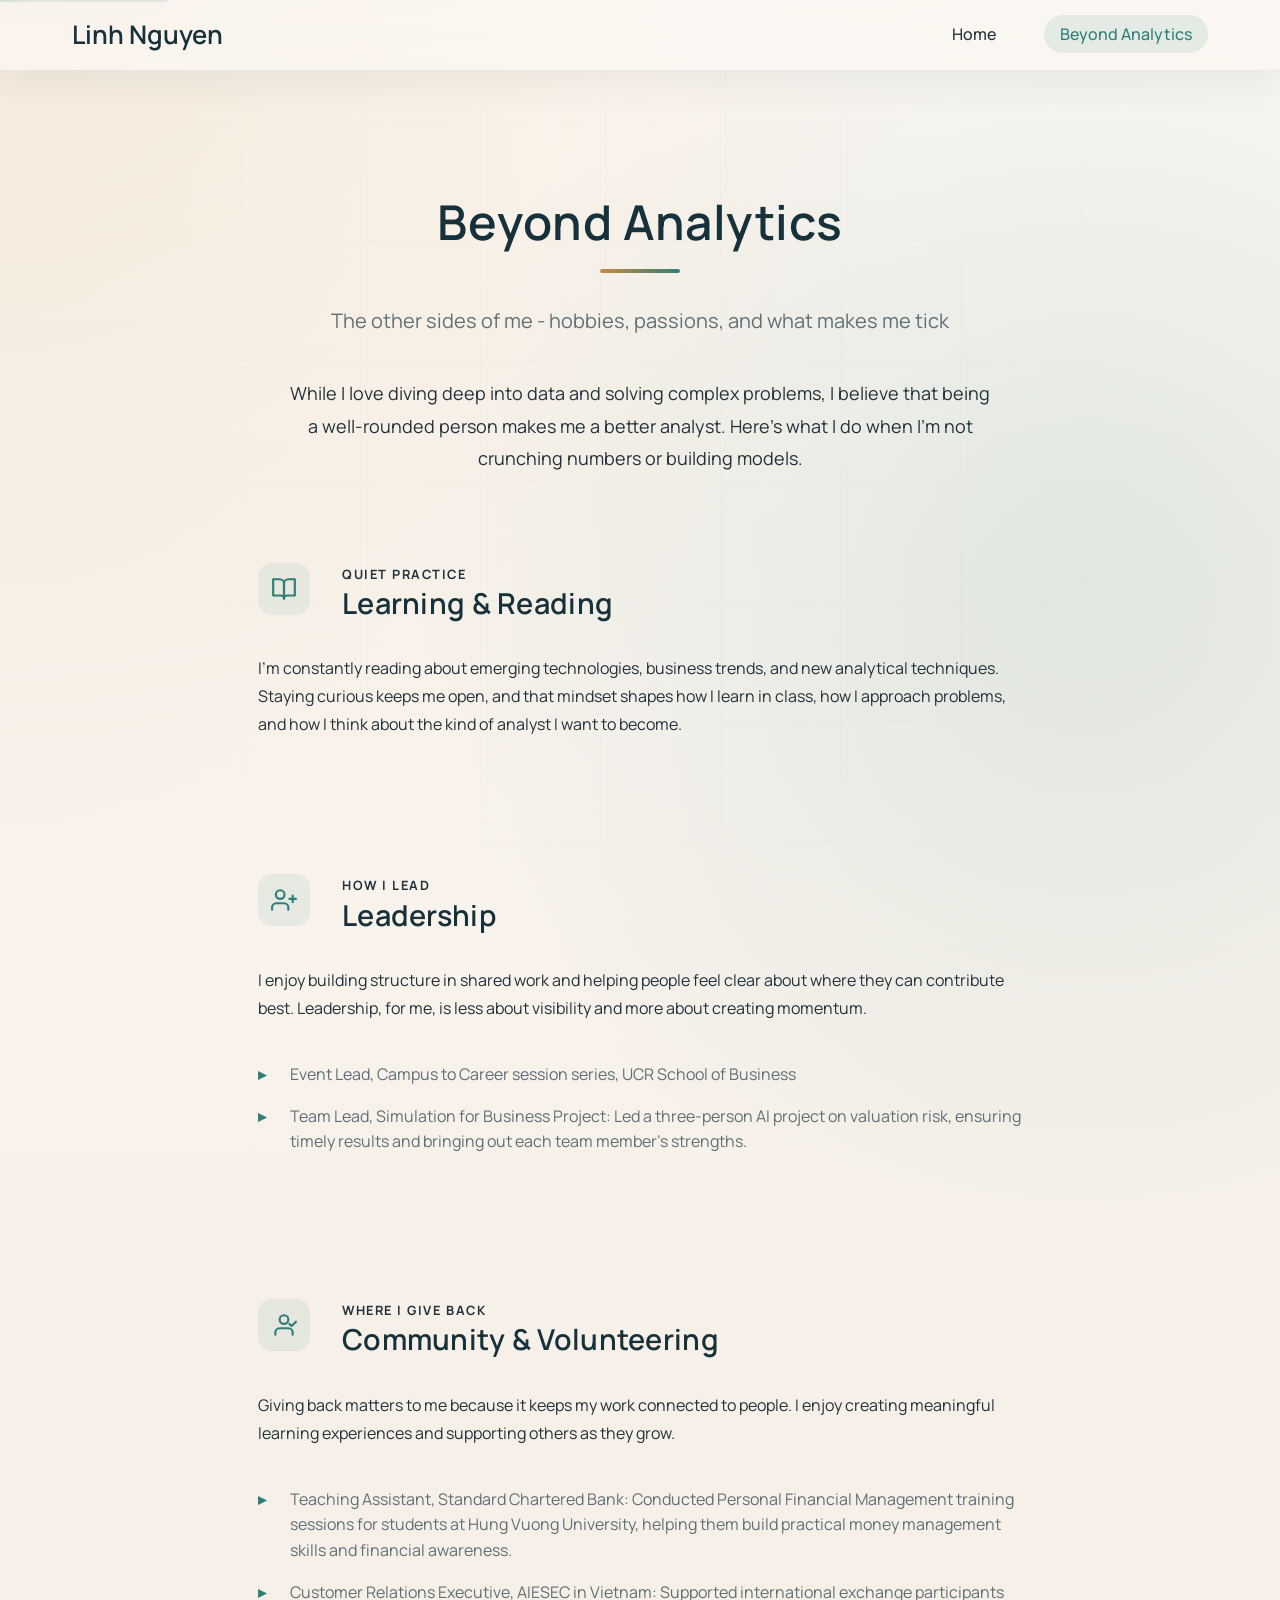
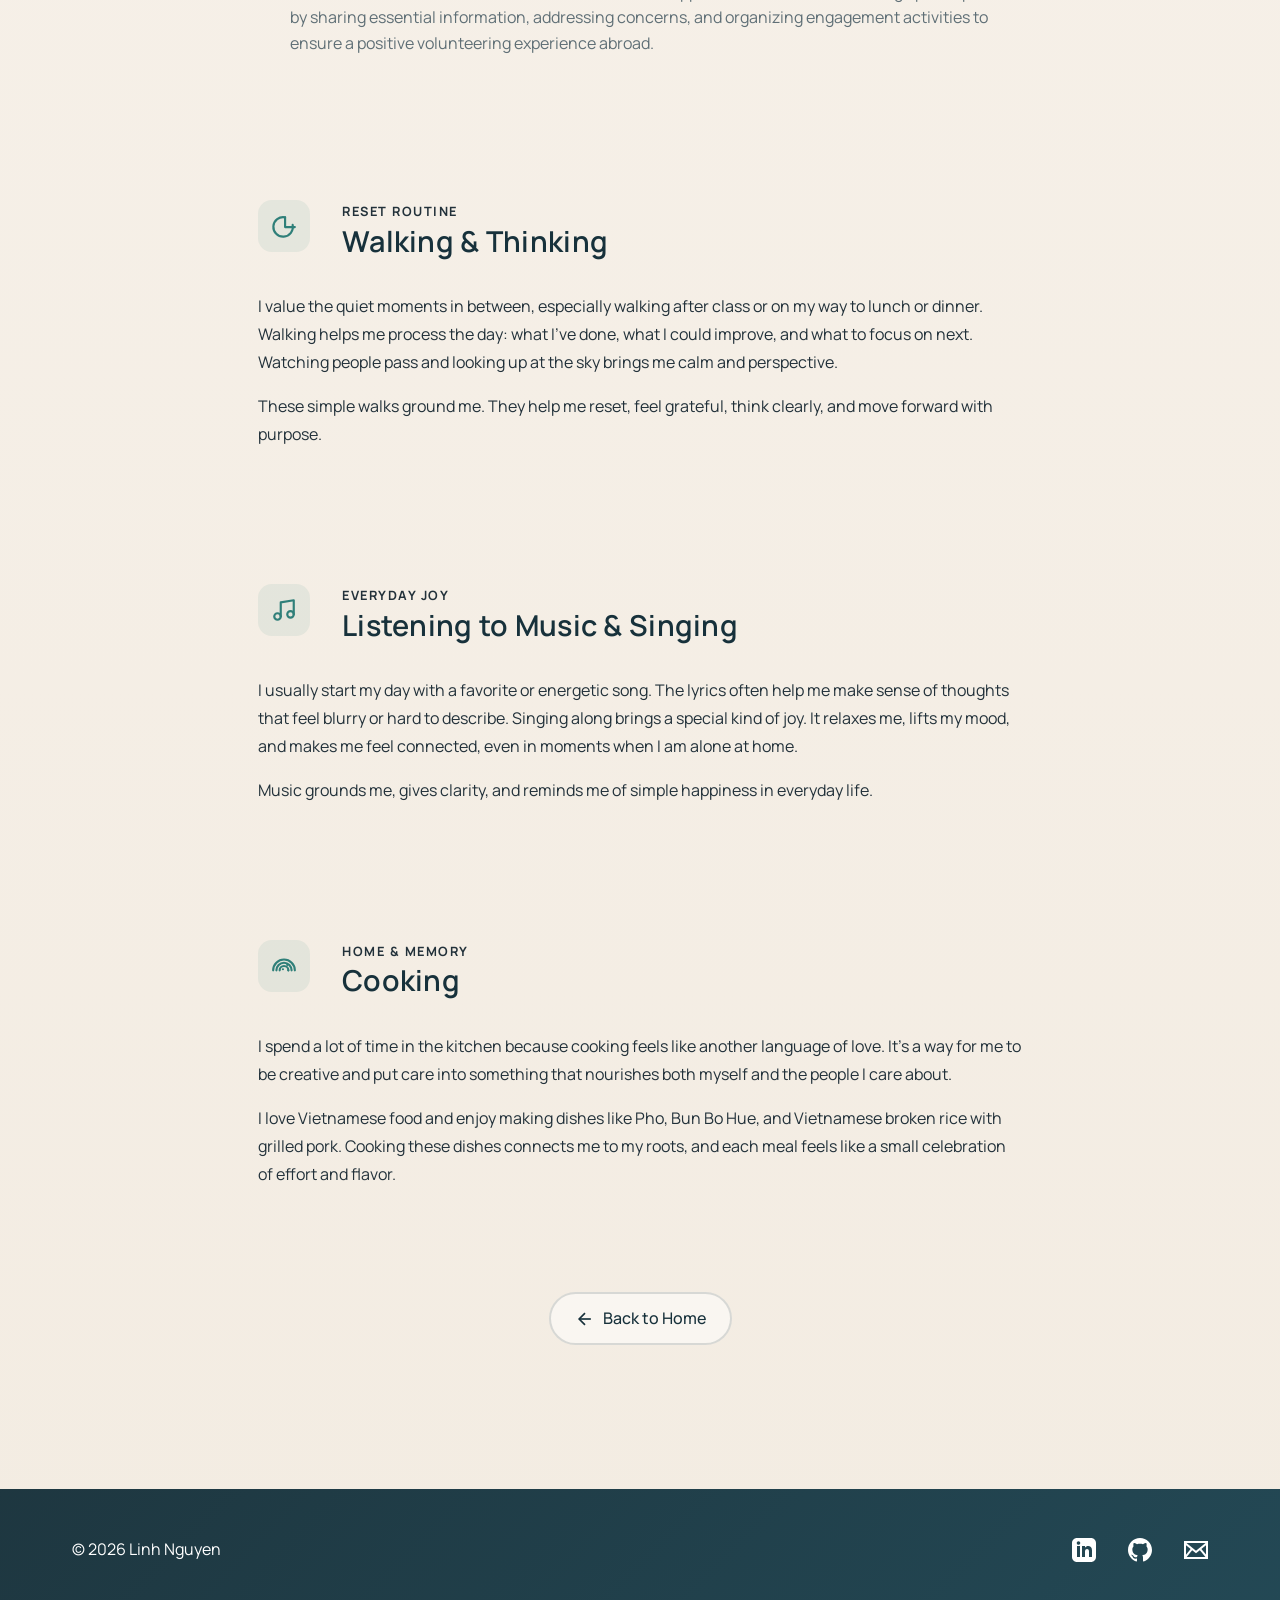
==== commit 539d8b82: "update theme" ====
--- a/beyond.html
+++ b/beyond.html
@@ -44,93 +44,143 @@
             </section>
 
             <section class="beyond-content">
-                <div class="beyond-grid">
-                    <div class="beyond-card">
-                        <div class="beyond-icon">📚</div>
-                        <h3>Learning & Reading</h3>
-                        <p>
-                            I'm constantly reading about emerging technologies, business trends, and new analytical techniques. 
-                            I believe that staying curious and continuously learning is essential in the fast-paced world of data analytics.
-                        </p>
-                    </div>
-
-                    <div class="beyond-card">
-                        <div class="beyond-icon">👥</div>
-                        <h3>Leadership</h3>
-                        <p>
-                            I'm actively involved in student organizations and academic initiatives. Leading teams has taught me invaluable lessons about collaboration, communication, and empathy.
+                <div class="beyond-feed">
+                    <article class="beyond-post">
+                        <div class="beyond-post-header">
+                            <div class="beyond-icon">
+                                <svg viewBox="0 0 24 24" fill="none" stroke="currentColor" stroke-width="2" stroke-linecap="round" stroke-linejoin="round">
+                                    <path d="M2 3h6a4 4 0 0 1 4 4v14a3 3 0 0 0-3-3H2z"></path>
+                                    <path d="M22 3h-6a4 4 0 0 0-4 4v14a3 3 0 0 1 3-3h7z"></path>
+                                </svg>
+                            </div>
+                            <div>
+                                <p class="beyond-label">Quiet Practice</p>
+                                <h2>Learning & Reading</h2>
+                            </div>
+                        </div>
+                        <p>
+                            I’m constantly reading about emerging technologies, business trends, and new analytical techniques. 
+                            Staying curious keeps me open, and that mindset shapes how I learn in class, how I approach problems, and how I think about the kind of analyst I want to become.
+                        </p>
+                    </article>
+
+                    <article class="beyond-post">
+                        <div class="beyond-post-header">
+                            <div class="beyond-icon">
+                                <svg viewBox="0 0 24 24" fill="none" stroke="currentColor" stroke-width="2" stroke-linecap="round" stroke-linejoin="round">
+                                    <path d="M16 21v-2a4 4 0 0 0-4-4H5a4 4 0 0 0-4 4v2"></path>
+                                    <circle cx="8.5" cy="7" r="4"></circle>
+                                    <path d="M20 8v6"></path>
+                                    <path d="M23 11h-6"></path>
+                                </svg>
+                            </div>
+                            <div>
+                                <p class="beyond-label">How I Lead</p>
+                                <h2>Leadership</h2>
+                            </div>
+                        </div>
+                        <p>
+                            I enjoy building structure in shared work and helping people feel clear about where they can contribute best. Leadership, for me, is less about visibility and more about creating momentum.
                         </p>
                         <ul class="beyond-list">
                             <li>Event Lead, Campus to Career session series, UCR School of Business</li>
                             <li>Team Lead, Simulation for Business Project: Led a three-person AI project on valuation risk, ensuring timely results and bringing out each team member’s strengths.</li>
                         </ul>
-                    </div>
-
-                    <div class="beyond-card">
-                        <div class="beyond-icon">🤝</div>
-                        <h3>Community & Volunteering</h3>
-                        <p>
-                            Giving back to the community is important to me. I enjoy creating meaningful learning experiences and supporting others as they grow.
+                    </article>
+
+                    <article class="beyond-post">
+                        <div class="beyond-post-header">
+                            <div class="beyond-icon">
+                                <svg viewBox="0 0 24 24" fill="none" stroke="currentColor" stroke-width="2" stroke-linecap="round" stroke-linejoin="round">
+                                    <path d="M20 21v-2a4 4 0 0 0-4-4H8a4 4 0 0 0-4 4v2"></path>
+                                    <circle cx="12" cy="7" r="4"></circle>
+                                    <path d="M17 11l2 2 4-4"></path>
+                                </svg>
+                            </div>
+                            <div>
+                                <p class="beyond-label">Where I Give Back</p>
+                                <h2>Community & Volunteering</h2>
+                            </div>
+                        </div>
+                        <p>
+                            Giving back matters to me because it keeps my work connected to people. I enjoy creating meaningful learning experiences and supporting others as they grow.
                         </p>
                         <ul class="beyond-list">
                             <li>Teaching Assistant, Standard Chartered Bank: Conducted Personal Financial Management training sessions for students at Hung Vuong University, helping them build practical money management skills and financial awareness.</li>
                             <li>Customer Relations Executive, AIESEC in Vietnam: Supported international exchange participants by sharing essential information, addressing concerns, and organizing engagement activities to ensure a positive volunteering experience abroad.</li>
                         </ul>
-                    </div>
-
-                    <div class="beyond-card">
-                        <div class="beyond-icon">🏃</div>
-                        <h3>Walking & Thinking</h3>
-                        <p>
-                            I value the quiet moments in between - walking after class or on my way to lunch or dinner.
+                    </article>
+
+                    <article class="beyond-post">
+                        <div class="beyond-post-header">
+                            <div class="beyond-icon">
+                                <svg viewBox="0 0 24 24" fill="none" stroke="currentColor" stroke-width="2" stroke-linecap="round" stroke-linejoin="round">
+                                    <path d="M13 4a9 9 0 1 0 7 7"></path>
+                                    <path d="M13 4v9h9"></path>
+                                </svg>
+                            </div>
+                            <div>
+                                <p class="beyond-label">Reset Routine</p>
+                                <h2>Walking & Thinking</h2>
+                            </div>
+                        </div>
+                        <p>
+                            I value the quiet moments in between, especially walking after class or on my way to lunch or dinner.
                             Walking helps me process the day: what I’ve done, what I could improve, and what to focus on next. Watching people pass and looking up at the sky brings me calm and perspective.
+                        </p>
+                        <p>
                             These simple walks ground me. They help me reset, feel grateful, think clearly, and move forward with purpose.
                         </p>
-                    </div>
-
-                    <div class="beyond-card">
-                        <div class="beyond-icon">🎨</div>
-                        <h3>Listening to Music & Singing</h3>
+                    </article>
+
+                    <article class="beyond-post">
+                        <div class="beyond-post-header">
+                            <div class="beyond-icon">
+                                <svg viewBox="0 0 24 24" fill="none" stroke="currentColor" stroke-width="2" stroke-linecap="round" stroke-linejoin="round">
+                                    <path d="M9 18V5l12-2v13"></path>
+                                    <circle cx="6" cy="18" r="3"></circle>
+                                    <circle cx="18" cy="16" r="3"></circle>
+                                </svg>
+                            </div>
+                            <div>
+                                <p class="beyond-label">Everyday Joy</p>
+                                <h2>Listening to Music & Singing</h2>
+                            </div>
+                        </div>
                         <p>
                             I usually start my day with a favorite or energetic song. The lyrics often help me make sense of thoughts that feel blurry or hard to describe.
-                            Singing along brings a special kind of joy - it relaxes me, lifts my mood, and makes me feel connected, even in moments when I am alone at home. 
+                            Singing along brings a special kind of joy. It relaxes me, lifts my mood, and makes me feel connected, even in moments when I am alone at home.
+                        </p>
+                        <p>
                             Music grounds me, gives clarity, and reminds me of simple happiness in everyday life.
                         </p>
-                    </div>
-
-                    <div class="beyond-card">
-                        <div class="beyond-icon">🌍</div>
-                        <h3>Cooking</h3>
+                    </article>
+
+                    <article class="beyond-post">
+                        <div class="beyond-post-header">
+                            <div class="beyond-icon">
+                                <svg viewBox="0 0 24 24" fill="none" stroke="currentColor" stroke-width="2" stroke-linecap="round" stroke-linejoin="round">
+                                    <path d="M15 11h.01"></path>
+                                    <path d="M11 15h.01"></path>
+                                    <path d="M16 16h.01"></path>
+                                    <path d="M2 16a10 10 0 0 1 20 0"></path>
+                                    <path d="M5 16a7 7 0 0 1 14 0"></path>
+                                    <path d="M8 16a4 4 0 0 1 8 0"></path>
+                                </svg>
+                            </div>
+                            <div>
+                                <p class="beyond-label">Home & Memory</p>
+                                <h2>Cooking</h2>
+                            </div>
+                        </div>
                         <p>
                             I spend a lot of time in the kitchen because cooking feels like another language of love. It’s a way for me to be creative and put care into something that nourishes both myself and the people I care about.
-                            I love Vietnamese food and enjoy making dishes like Pho, Bun Bo Hue (Hue Beef Noodle Soup), and Vietnamese Broken Rice with Grilled Pork. Cooking these dishes connects me to my roots, and each meal feels like a small celebration of effort and flavor.
-                            I look forward to spending more time experimenting in the kitchen and sharing my creations soon.
-                        </p>
-                    </div>
-
-                    <!-- <div class="beyond-card">
-                        <div class="beyond-icon">🏆</div>
-                        <h3>Competitions & Hackathons</h3>
-                        <p>
-                            I love the thrill of competitions! Whether it's hackathons, case competitions, or data science 
-                            challenges, these events push me to think creatively under pressure and collaborate with talented peers.
-                        </p>
-                        <ul class="beyond-list">
-                            <li>[Data science competition participation]</li>
-                            <li>[Hackathon awards or notable projects]</li>
-                            <li>[Case competitions and achievements]</li>
-                        </ul>
-                    </div>
-
-                    <div class="beyond-card">
-                        <div class="beyond-icon">☕</div>
-                        <h3>Coffee & Conversations</h3>
-                        <p>
-                            Some of my best ideas come from casual conversations over coffee. I love meeting new people, 
-                            hearing different perspectives, and discussing everything from data ethics to the latest tech trends.
-                        </p>
-                    </div>
-                </div> --->
+                        </p>
+                        <p>
+                            I love Vietnamese food and enjoy making dishes like Pho, Bun Bo Hue, and Vietnamese broken rice with grilled pork. Cooking these dishes connects me to my roots, and each meal feels like a small celebration of effort and flavor.
+                        </p>
+                    </article>
+                </div>
             </section>
 
             <div class="back-to-home">
--- a/css/main.css
+++ b/css/main.css
@@ -280,6 +280,19 @@
     flex-wrap: wrap;
 }
 
+.home-page .section > .container,
+.home-page .hero-content {
+    max-width: 920px;
+}
+
+.home-page .about-grid,
+.home-page .timeline,
+.home-page .values-section {
+    max-width: 860px;
+    margin-left: auto;
+    margin-right: auto;
+}
+
 /* ===================================
    Buttons
    =================================== */
@@ -491,14 +504,14 @@
 
 .values-grid {
     display: grid;
-    grid-template-columns: repeat(auto-fit, minmax(250px, 1fr));
+    grid-template-columns: repeat(2, minmax(0, 1fr));
     gap: var(--spacing-md);
 }
 
 .value-card {
     padding: var(--spacing-lg);
     border-radius: 12px;
-    text-align: center;
+    text-align: left;
     transition: all var(--transition-speed);
 }
 
@@ -512,7 +525,7 @@
     margin-bottom: var(--spacing-sm);
     color: #546e7a;
     display: flex;
-    justify-content: center;
+    justify-content: flex-start;
     align-items: center;
 }
 
@@ -547,37 +560,70 @@
     margin: var(--section-gap) 0;
 }
 
-.beyond-grid {
+.beyond-feed {
+    max-width: 860px;
+    margin: 0 auto;
     display: grid;
-    grid-template-columns: repeat(auto-fit, minmax(300px, 1fr));
-    gap: var(--spacing-lg);
-}
-
-.beyond-card {
+    gap: var(--section-gap);
+}
+
+.beyond-post {
     padding: var(--spacing-lg);
     border-radius: 12px;
     transition: all var(--transition-speed);
 }
 
-.beyond-card:hover {
-    transform: translateY(-5px);
+.beyond-post:hover {
+    transform: translateY(-3px);
     box-shadow: var(--shadow-hover);
 }
 
 .beyond-icon {
-    font-size: 2.5rem;
+    width: 52px;
+    height: 52px;
+    border-radius: 14px;
+    background: rgba(47, 127, 121, 0.08);
+    color: var(--accent-color);
+    display: flex;
+    align-items: center;
+    justify-content: center;
+    flex-shrink: 0;
+}
+
+.beyond-icon svg {
+    width: 26px;
+    height: 26px;
+}
+
+.beyond-post-header {
+    display: flex;
+    align-items: flex-start;
+    gap: var(--spacing-md);
+    margin-bottom: var(--spacing-md);
+}
+
+.beyond-label {
+    margin-bottom: 6px;
+    color: var(--accent-color);
+    font-size: 0.8rem;
+    font-weight: 700;
+    letter-spacing: 0.12em;
+    text-transform: uppercase;
+}
+
+.beyond-post h2 {
+    color: var(--primary-color);
+    margin-bottom: 0;
+}
+
+.beyond-post p {
+    color: var(--text-color);
+    line-height: 1.75;
     margin-bottom: var(--spacing-sm);
 }
 
-.beyond-card h3 {
-    color: var(--primary-color);
-    margin-bottom: var(--spacing-sm);
-}
-
-.beyond-card p {
-    color: var(--text-color);
-    line-height: 1.6;
-    margin-bottom: var(--spacing-sm);
+.beyond-post p:last-of-type {
+    margin-bottom: 0;
 }
 
 .beyond-list {
@@ -598,25 +644,6 @@
     left: 0;
     color: var(--accent-color);
     font-weight: bold;
-}
-
-.why-matters {
-    text-align: center;
-    max-width: 700px;
-    margin: var(--spacing-xl) auto;
-    padding: var(--spacing-lg);
-    border-radius: 12px;
-}
-
-.why-matters h2 {
-    color: var(--primary-color);
-    margin-bottom: var(--spacing-md);
-}
-
-.why-matters p {
-    font-size: 1.125rem;
-    line-height: 1.8;
-    color: var(--text-color);
 }
 
 /* ===================================
@@ -914,6 +941,8 @@
 .experience-list {
     display: grid;
     gap: var(--section-gap);
+    max-width: 860px;
+    margin: 0 auto;
 }
 
 .experience-card {
@@ -926,7 +955,7 @@
 
 .experience-card:hover {
     box-shadow: var(--shadow-hover);
-    transform: translateY(-2px);
+    transform: translateY(-3px);
 }
 
 .experience-header {
@@ -1094,8 +1123,10 @@
 
 .projects-grid {
     display: grid;
-    grid-template-columns: repeat(auto-fill, minmax(350px, 1fr));
+    grid-template-columns: repeat(2, minmax(0, 1fr));
     gap: var(--section-gap);
+    max-width: 860px;
+    margin: 0 auto;
 }
 
 .project-card {
@@ -1108,7 +1139,7 @@
 }
 
 .project-card:hover {
-    transform: translateY(-5px);
+    transform: translateY(-3px);
     box-shadow: var(--shadow-hover);
 }
 
@@ -1148,6 +1179,10 @@
 .project-content h3 {
     color: var(--primary-color);
     margin-bottom: var(--spacing-sm);
+}
+
+.project-content {
+    max-width: 760px;
 }
 
 .project-thumbnail {
@@ -1531,8 +1566,11 @@
 }
 
 .section-header {
-    text-align: center;
+    text-align: left;
     margin-bottom: var(--section-gap);
+    max-width: 860px;
+    margin-left: auto;
+    margin-right: auto;
 }
 
 .section-title {
@@ -1546,8 +1584,29 @@
     width: 80px;
     height: 4px;
     background: linear-gradient(90deg, var(--accent-warm), var(--accent-color));
+    margin: 0 0 var(--spacing-md);
+    border-radius: 2px;
+}
+
+.page-header .title-underline {
     margin: 0 auto var(--spacing-md);
-    border-radius: 2px;
+}
+
+.section-kicker {
+    margin-bottom: 8px;
+    color: var(--accent-color);
+    font-size: 0.8rem;
+    font-weight: 700;
+    letter-spacing: 0.12em;
+    text-transform: uppercase;
+}
+
+.home-page .section-header {
+    text-align: center;
+}
+
+.home-page .section-header .title-underline {
+    margin: 0 auto var(--spacing-md);
 }
 
 .section-subtitle {
@@ -1558,7 +1617,7 @@
 }
 
 .subsection-title {
-    text-align: center;
+    text-align: left;
     font-size: 1.5rem;
     color: var(--primary-color);
     margin: var(--spacing-xl) 0 var(--spacing-lg);
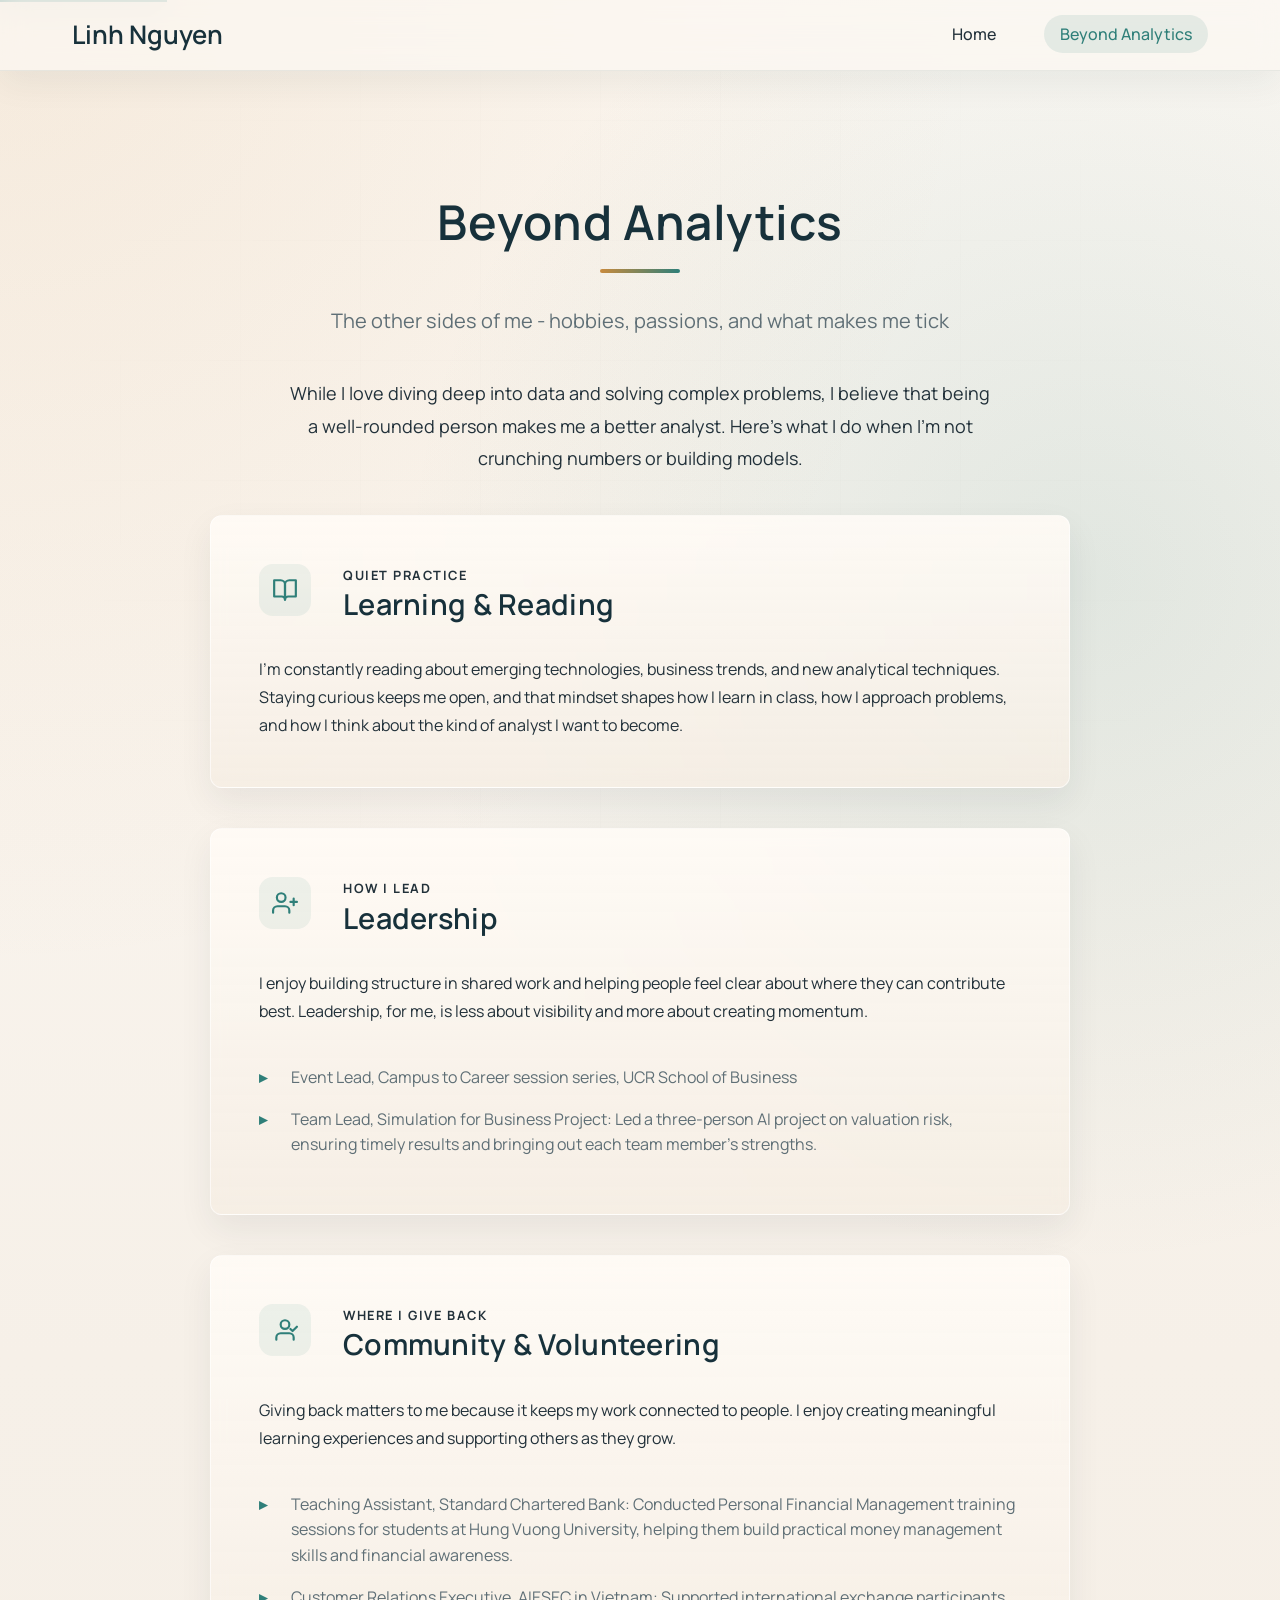
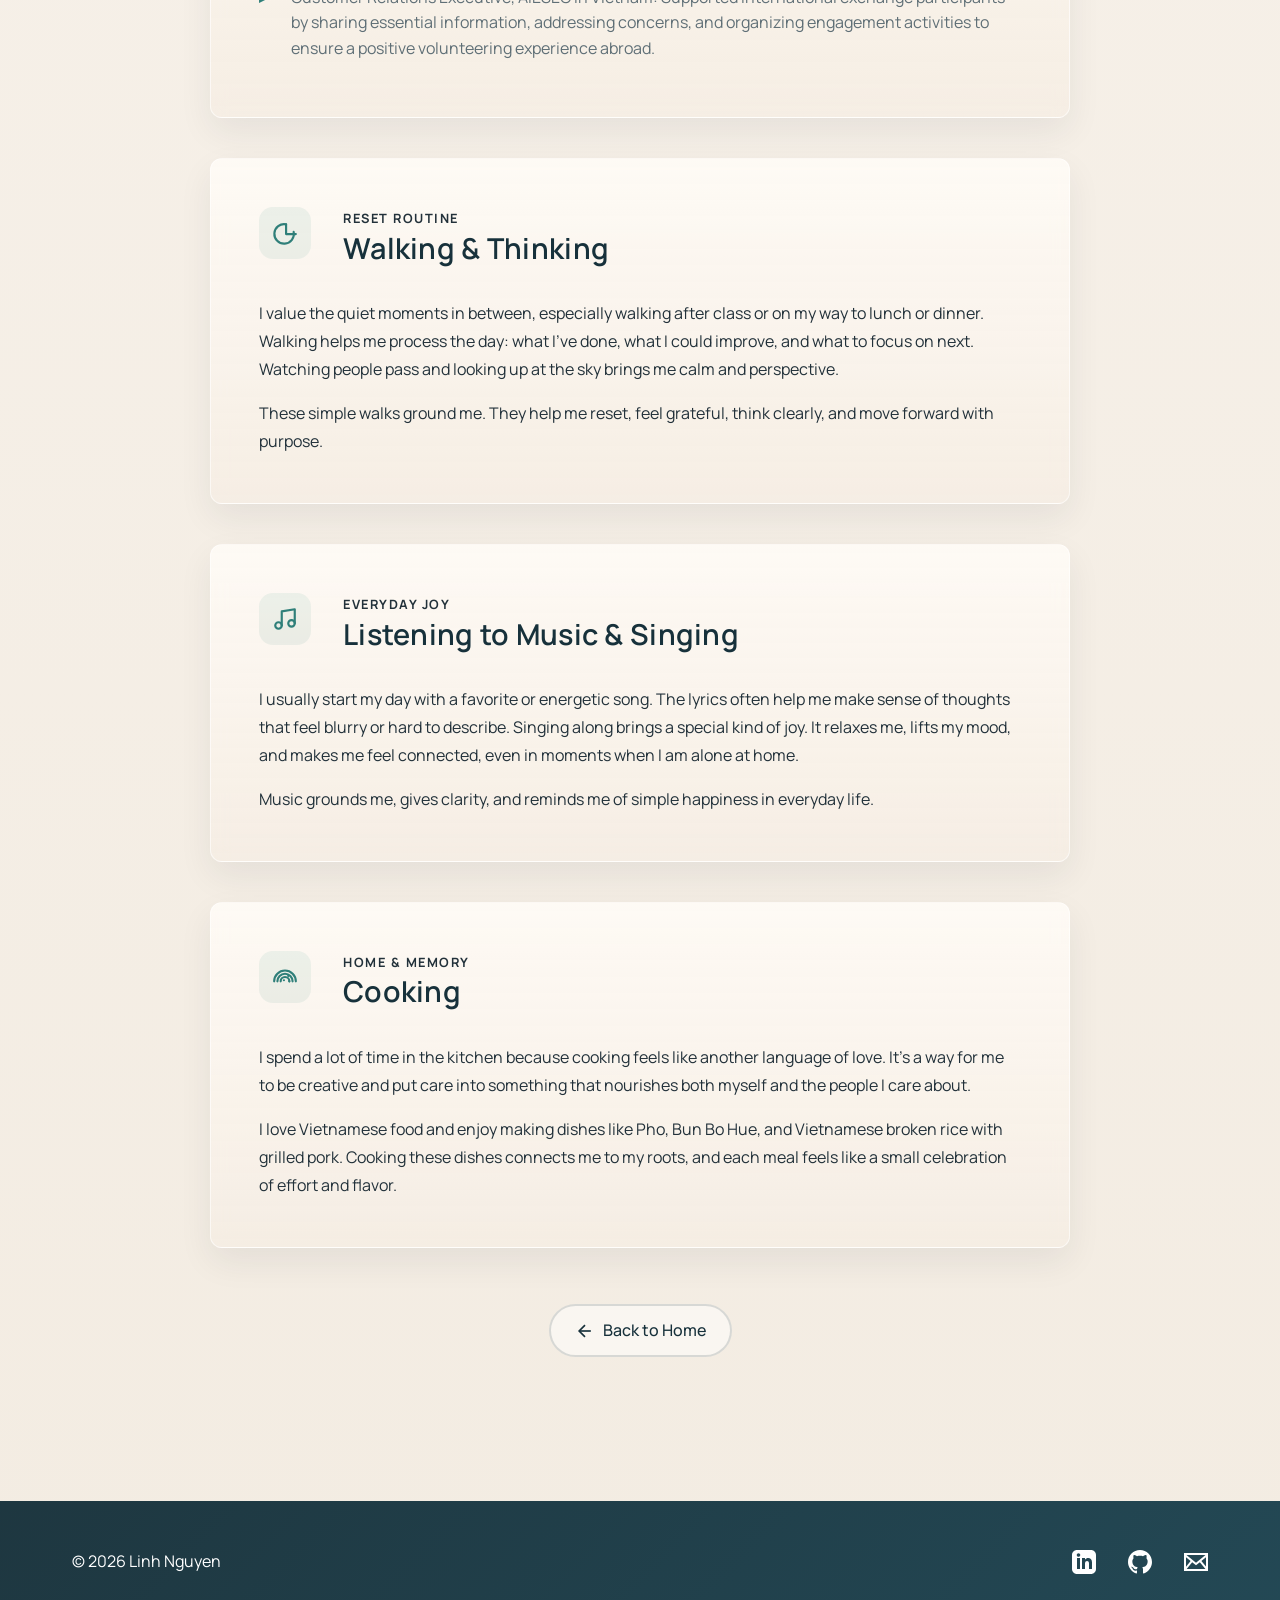
==== commit f9311b70: "update theme" ====
--- a/beyond.html
+++ b/beyond.html
@@ -10,7 +10,7 @@
     <link rel="stylesheet" href="css/responsive.css">
     <link rel="preconnect" href="https://fonts.googleapis.com">
     <link rel="preconnect" href="https://fonts.gstatic.com" crossorigin>
-    <link href="https://fonts.googleapis.com/css2?family=Cormorant+Garamond:wght@500;600;700&family=Manrope:wght@400;500;600;700&display=swap" rel="stylesheet">
+    <link href="https://fonts.googleapis.com/css2?family=Manrope:wght@400;500;600;700&display=swap" rel="stylesheet">
 </head>
 <body>
     <nav class="navbar" id="navbar">
--- a/css/main.css
+++ b/css/main.css
@@ -353,13 +353,6 @@
     background: var(--bg-color);
 }
 
-.section-title {
-    text-align: center;
-    font-size: 2rem;
-    margin-bottom: var(--spacing-lg);
-    color: var(--primary-color);
-}
-
 .cards-grid {
     display: grid;
     grid-template-columns: repeat(auto-fit, minmax(250px, 1fr));
@@ -462,14 +455,41 @@
 .experience-card,
 .project-card,
 .value-card,
-.beyond-card,
-.why-matters {
+.beyond-post {
     background:
         linear-gradient(180deg, rgba(255, 251, 246, 0.9), rgba(245, 237, 227, 0.82));
     backdrop-filter: blur(8px);
     -webkit-backdrop-filter: blur(8px);
     border: 1px solid rgba(255, 255, 255, 0.58);
     box-shadow: var(--shadow);
+    transition: background var(--transition-speed), border-color var(--transition-speed), box-shadow var(--transition-speed), transform var(--transition-speed);
+    -webkit-tap-highlight-color: transparent;
+}
+
+.timeline-content:hover,
+.timeline-content:focus-within,
+.experience-card:hover,
+.experience-card:focus-within,
+.project-card:hover,
+.project-card:focus-within,
+.value-card:hover,
+.value-card:focus-within,
+.beyond-post:hover,
+.beyond-post:focus-within {
+    background:
+        linear-gradient(180deg, rgba(255, 255, 255, 0.98), rgba(250, 243, 235, 0.92));
+    border-color: rgba(255, 255, 255, 0.88);
+    box-shadow: 0 18px 42px rgba(23, 49, 59, 0.1);
+}
+
+.timeline-content:active,
+.experience-card:active,
+.project-card:active,
+.value-card:active,
+.beyond-post:active {
+    background:
+        linear-gradient(180deg, rgba(255, 255, 255, 1), rgba(252, 246, 240, 0.94));
+    border-color: rgba(255, 255, 255, 0.94);
 }
 
 .image-note {
@@ -516,14 +536,14 @@
 }
 
 .value-card:hover {
-    transform: translateY(-5px);
+    transform: translateY(-3px);
     box-shadow: var(--shadow-hover);
 }
 
 .value-icon {
     font-size: 2.5rem;
     margin-bottom: var(--spacing-sm);
-    color: #546e7a;
+    color: var(--accent-color);
     display: flex;
     justify-content: flex-start;
     align-items: center;
@@ -1179,10 +1199,6 @@
 .project-content h3 {
     color: var(--primary-color);
     margin-bottom: var(--spacing-sm);
-}
-
-.project-content {
-    max-width: 760px;
 }
 
 .project-thumbnail {
@@ -1592,15 +1608,6 @@
     margin: 0 auto var(--spacing-md);
 }
 
-.section-kicker {
-    margin-bottom: 8px;
-    color: var(--accent-color);
-    font-size: 0.8rem;
-    font-weight: 700;
-    letter-spacing: 0.12em;
-    text-transform: uppercase;
-}
-
 .home-page .section-header {
     text-align: center;
 }
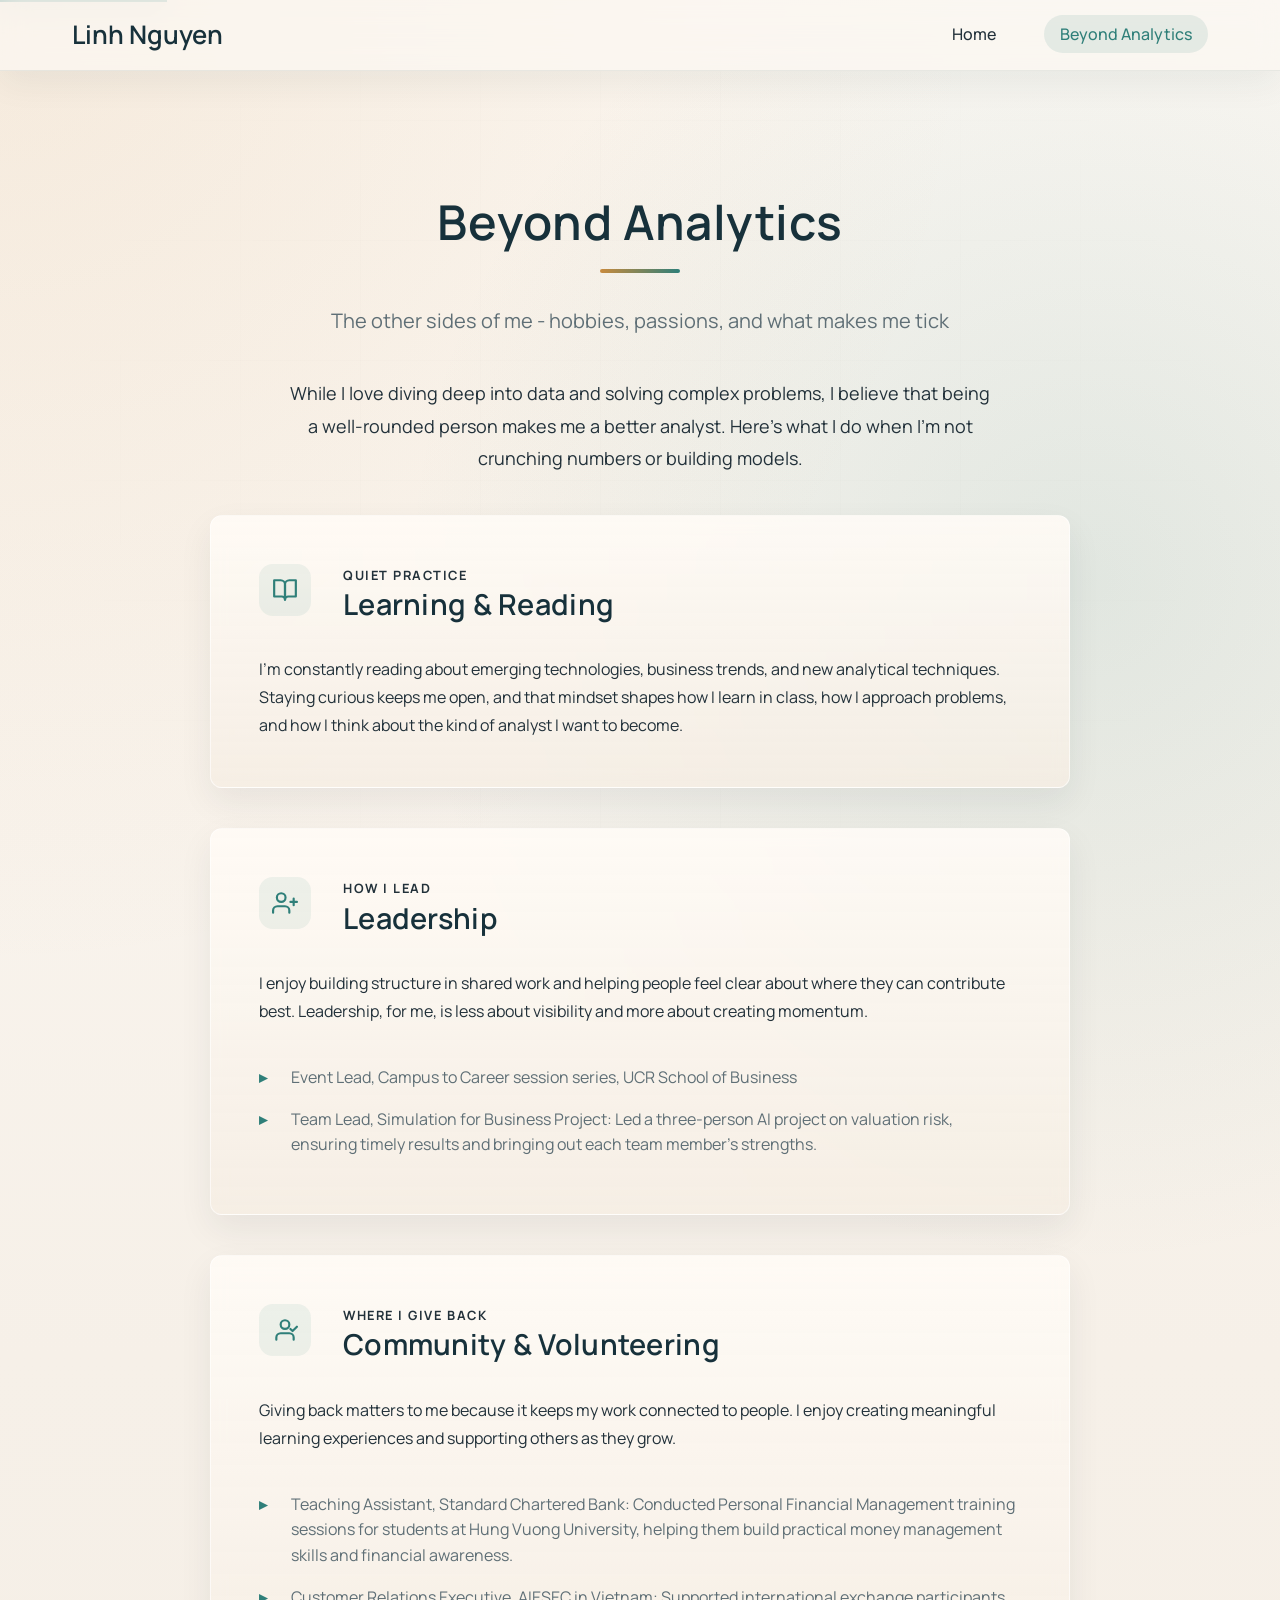
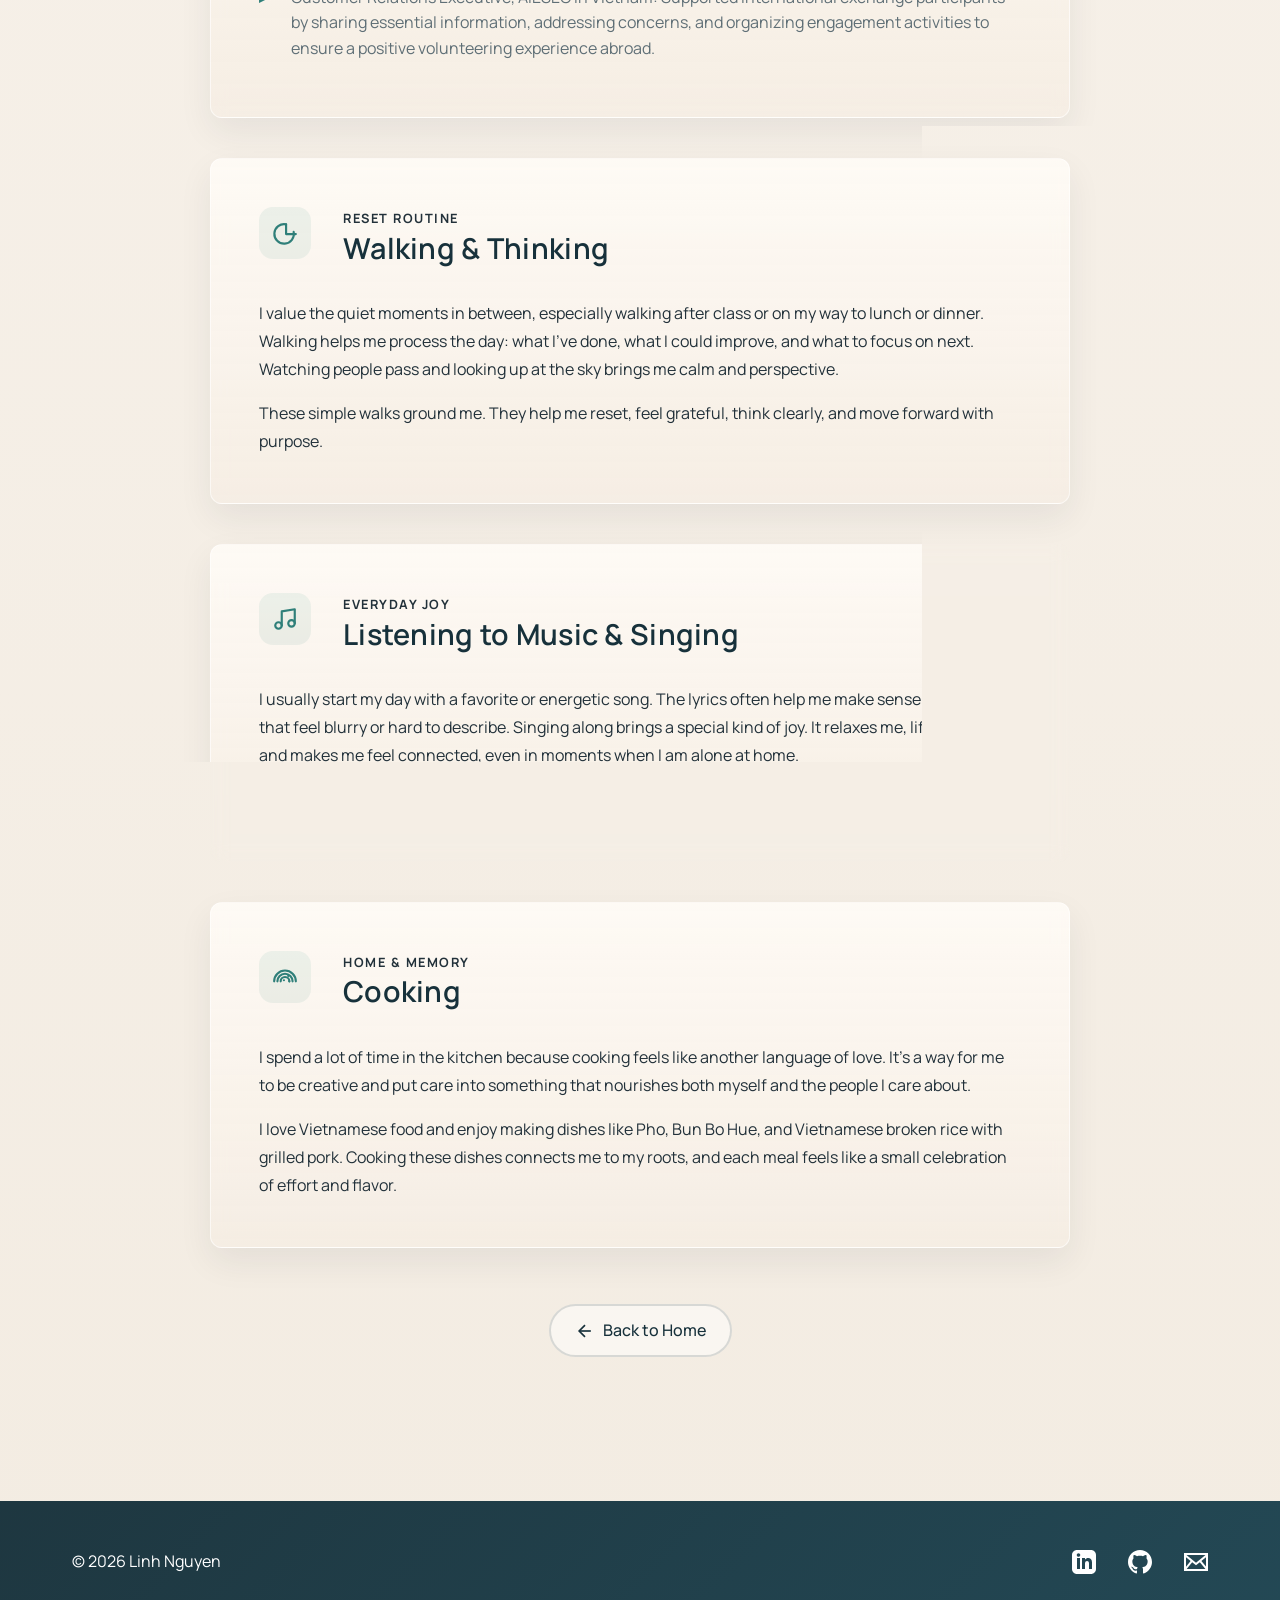
==== commit 393ddc66: "update cv + new projects" ====
--- a/beyond.html
+++ b/beyond.html
@@ -199,7 +199,7 @@
         <div class="container">
             <p>&copy; 2026 Linh Nguyen</p>
             <div class="social-links">
-                <a href="https://linkedin.com/in/yourprofile" target="_blank" aria-label="LinkedIn">
+                <a href="https://www.linkedin.com/in/linhnguyen0319/" target="_blank" aria-label="LinkedIn">
                     <svg width="24" height="24" viewBox="0 0 24 24" fill="currentColor">
                         <path d="M19 0h-14c-2.761 0-5 2.239-5 5v14c0 2.761 2.239 5 5 5h14c2.762 0 5-2.239 5-5v-14c0-2.761-2.238-5-5-5zm-11 19h-3v-11h3v11zm-1.5-12.268c-.966 0-1.75-.79-1.75-1.764s.784-1.764 1.75-1.764 1.75.79 1.75 1.764-.783 1.764-1.75 1.764zm13.5 12.268h-3v-5.604c0-3.368-4-3.113-4 0v5.604h-3v-11h3v1.765c1.396-2.586 7-2.777 7 2.476v6.759z"/>
                     </svg>
@@ -209,7 +209,7 @@
                         <path d="M12 0c-6.626 0-12 5.373-12 12 0 5.302 3.438 9.8 8.207 11.387.599.111.793-.261.793-.577v-2.234c-3.338.726-4.033-1.416-4.033-1.416-.546-1.387-1.333-1.756-1.333-1.756-1.089-.745.083-.729.083-.729 1.205.084 1.839 1.237 1.839 1.237 1.07 1.834 2.807 1.304 3.492.997.107-.775.418-1.305.762-1.604-2.665-.305-5.467-1.334-5.467-5.931 0-1.311.469-2.381 1.236-3.221-.124-.303-.535-1.524.117-3.176 0 0 1.008-.322 3.301 1.23.957-.266 1.983-.399 3.003-.404 1.02.005 2.047.138 3.006.404 2.291-1.552 3.297-1.23 3.297-1.23.653 1.653.242 2.874.118 3.176.77.84 1.235 1.911 1.235 3.221 0 4.609-2.807 5.624-5.479 5.921.43.372.823 1.102.823 2.222v3.293c0 .319.192.694.801.576 4.765-1.589 8.199-6.086 8.199-11.386 0-6.627-5.373-12-12-12z"/>
                     </svg>
                 </a>
-                <a href="mailto:your.email@example.com" aria-label="Email">
+                <a href="mailto:linhnguyen0319@gmail.com" aria-label="Email">
                     <svg width="24" height="24" viewBox="0 0 24 24" fill="currentColor">
                         <path d="M0 3v18h24v-18h-24zm6.623 7.929l-4.623 5.712v-9.458l4.623 3.746zm-4.141-5.929h19.035l-9.517 7.713-9.518-7.713zm5.694 7.188l3.824 3.099 3.83-3.104 5.612 6.817h-18.779l5.513-6.812zm9.208-1.264l4.616-3.741v9.348l-4.616-5.607z"/>
                     </svg>
--- a/css/main.css
+++ b/css/main.css
@@ -819,6 +819,13 @@
     border: 1px solid var(--border-color);
 }
 
+.skill-logo-badge {
+    display: inline-flex;
+    align-items: center;
+    gap: 8px;
+    font-weight: 500;
+}
+
 .achievements {
     margin-top: var(--spacing-md);
 }
@@ -963,6 +970,10 @@
     gap: var(--section-gap);
     max-width: 860px;
     margin: 0 auto;
+}
+
+.experience-timeline .experience-card {
+    margin: 0;
 }
 
 .experience-card {
@@ -1047,6 +1058,13 @@
     gap: var(--spacing-xs);
 }
 
+.skill-tag,
+.tech-tag {
+    display: inline-flex;
+    align-items: center;
+    gap: 6px;
+}
+
 .skill-tag {
     background: rgba(47, 127, 121, 0.08);
     color: var(--accent-color);
@@ -1055,6 +1073,40 @@
     font-size: 0.875rem;
     border: 1px solid rgba(47, 127, 121, 0.22);
     font-weight: 500;
+}
+
+.tool-icon {
+    width: 15px;
+    height: 15px;
+    flex-shrink: 0;
+    display: block;
+    object-fit: contain;
+}
+
+.skill-logo-badge .tool-icon {
+    width: 16px;
+    height: 16px;
+}
+
+.tool-mention .tool-icon {
+    width: 13px;
+    height: 13px;
+}
+
+.tool-mention {
+    display: inline-flex;
+    align-items: center;
+    gap: 4px;
+    padding: 1px 7px 1px 4px;
+    margin: 0 1px;
+    border-radius: 999px;
+    font-weight: 600;
+    white-space: nowrap;
+    vertical-align: baseline;
+    line-height: 1.2;
+    color: var(--text-color);
+    background: rgba(251, 247, 242, 0.78);
+    border: 1px solid var(--border-color);
 }
 
 .add-experience-note {
@@ -1201,11 +1253,49 @@
     margin-bottom: var(--spacing-sm);
 }
 
+.project-description {
+    color: var(--text-color);
+    line-height: 1.6;
+    margin-bottom: var(--spacing-md);
+}
+
+/* Absorb leftover card height and vertically center project images */
+.project-media {
+    flex: 1;
+    display: flex;
+    flex-direction: column;
+    justify-content: center;
+    min-height: 0;
+    margin-bottom: var(--spacing-lg);
+}
+
 .project-thumbnail {
-    margin-top: var(--spacing-sm);
-    margin-bottom: var(--spacing-lg);
+    margin-top: 0;
+    margin-bottom: 0;
     border-radius: 8px;
     overflow: hidden;
+    width: 100%;
+}
+
+.project-thumbnail-grid {
+    display: grid;
+    grid-template-columns: 1fr 1fr;
+    gap: 12px;
+    overflow: visible;
+    background: transparent;
+}
+
+.project-thumbnail-grid--stack {
+    grid-template-columns: 1fr;
+}
+
+.project-thumbnail-grid .project-thumbnail-img {
+    width: 100%;
+    height: auto;
+    display: block;
+    border-radius: 8px;
+    border: 1px solid var(--border-color);
+    background: #fff;
 }
 
 .project-thumbnail-img {
@@ -1213,13 +1303,6 @@
     height: auto;
     display: block;
     border-radius: 8px;
-}
-
-.project-description {
-    color: var(--text-color);
-    line-height: 1.6;
-    margin-bottom: var(--spacing-md);
-    flex: 1;
 }
 
 .project-tech {
